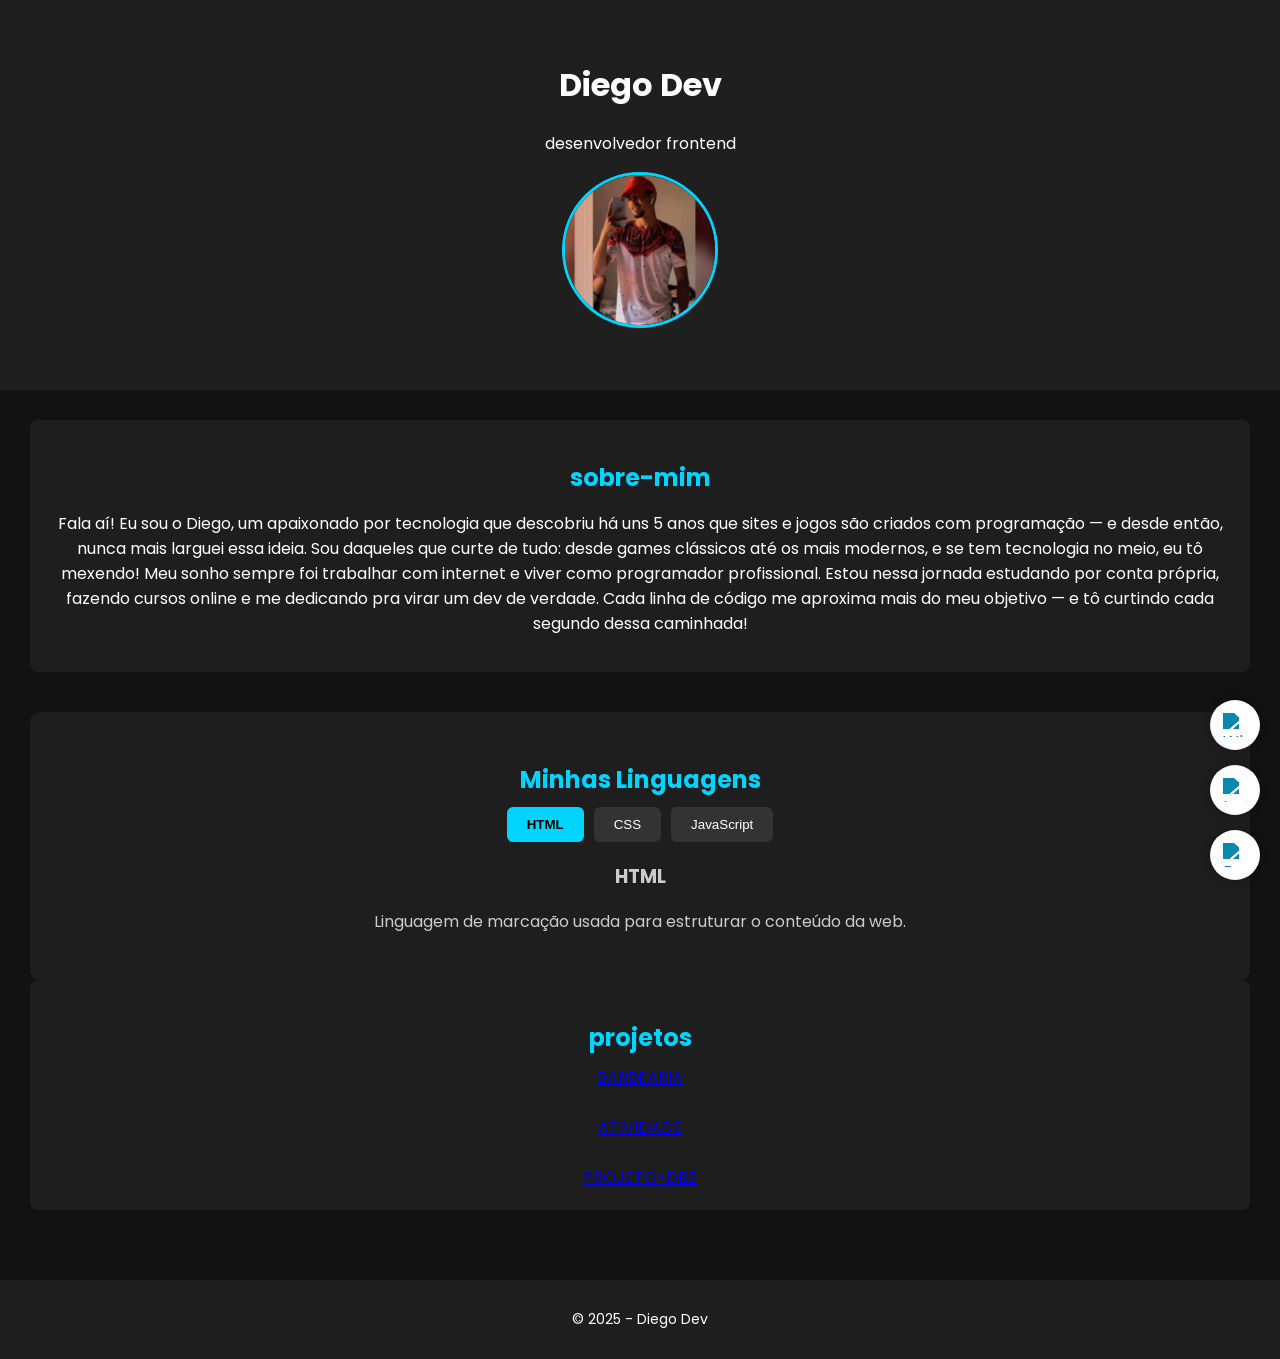
==== index.html @ c9a236da "Primeiro commit do portfolio" ====
<!DOCTYPE html>
<html lang="pt-BR">

<head>
    <meta charset="UTF-8">
    <title>meu portfolio</title>
    <link rel="stylesheet" href="./src/css/style.css">
    <link href="https://fonts.googleapis.com/css2?family=Poppins:wght@400;600&display=swap" rel="stylesheet">


</head>

<body>


    <header class="cabecalho">
        <h1>Diego Dev</h1>
        <p class="subtitulo">desenvolvedor frontend</p>

        <img class="foto-perfil" src="./src/imagem/potfolio.jpg" alt="foto de Diego">
    </header>

    <main class="conteudo-principal">
        <div class="secao sobre-mim">
            <h2 class="titulo-secao">sobre-mim</h2>
            <p>Fala aí! Eu sou o Diego, um apaixonado por tecnologia que descobriu há uns 5 anos que sites e jogos são criados com programação — e desde então, nunca mais larguei essa ideia.

                Sou daqueles que curte de tudo: desde games clássicos até os mais modernos, e se tem tecnologia no meio, eu tô mexendo!
                
                Meu sonho sempre foi trabalhar com internet e viver como programador profissional. Estou nessa jornada estudando por conta própria, fazendo cursos online e me dedicando pra virar um dev de verdade. Cada linha de código me aproxima mais do meu objetivo — e tô curtindo cada segundo dessa caminhada!</p>
        </div>

        <div class="linguagens">
            <h2 class="titulo-secao">Minhas Linguagens</h2>

            <div class="botoes-linguagens">
                <button class="botao-linguagem selecionado" data-linguagem="html">HTML</button>
                <button class="botao-linguagem" data-linguagem="css">CSS</button>
                <button class="botao-linguagem" data-linguagem="js">JavaScript</button>
            </div>

            <div class="conteudos-linguagens">
                <div class="conteudo ativo" id="html">
                    <h3>HTML</h3>
                    <p>Linguagem de marcação usada para estruturar o conteúdo da web.</p>
                </div>

                <div class="conteudo" id="css">
                    <h3>CSS</h3>
                    <p>Folhas de estilo que controlam o visual (cores, layout, fontes, etc).</p>
                </div>

                <div class="conteudo" id="js">
                    <h3>JavaScript</h3>
                    <p>Linguagem de programação que dá vida à página — interatividade, animações, etc.</p>
                </div>
            </div>
        </div>


        <div class="secao projeto">
            <h2 class="titulo-secao">projetos</h2>
            <a href="https://sitesdev56.github.io/barbearia_gabriel.com-/">BARBEARIA</a> 
            <br> <br>
            <a href="https://sitesdev56.github.io/atividade-dirigida-3-ano.com/">ATIVIDADE</a>
            <br> <br>
            <a href="https://sitesdev56.github.io/projeto-DBZ.Dls/">PROJETO-DBZ</a>
        </div>
    </main>



    <footer class=" rodape">
        <p>&copy; 2025 - Diego Dev</p>
    </footer>

    <div class="icones-flutuantes">
        <a href="https://wa.me/5577999834426" target="_blank" class="icone whatsapp">
          <img src="https://cdn.jsdelivr.net/gh/simple-icons/simple-icons/icons/whatsapp.svg" alt="WhatsApp">
        </a>
        <a href="https://instagram.com/devdih_ofc" target="_blank" class="icone instagram">
          <img src="https://cdn.jsdelivr.net/gh/simple-icons/simple-icons/icons/instagram.svg" alt="Instagram">
        </a>
        <a href="mailto:diegoxiaomi56@gmail.com" class="icone email">
          <img src="https://cdn.jsdelivr.net/gh/simple-icons/simple-icons/icons/gmail.svg" alt="E-mail">
        </a>
      </div>      
      

    <script src="./src/script.js"></script>

</body>
</html>
---- src/css/style.css ----
body {
    font-family: 'poppins', sans-serif;
    background-color: #121212;
    color: white;
    margin: 0;
    padding: 0;
  }
  
  .cabecalho {
    background-color: #1f1f1f;
    padding: 20px;
    text-align: center;
  }
  
  .conteudo-principal {
    padding: 30px;
  }
  
  .secao {
    margin-bottom: 40px;
    text-align: center;
    padding: 20px;
    background-color: #1e1e1e;
    border-radius: 8px;
  }
  
  .titulo-secao {
    color: #00d4ff;
    margin-bottom: 10px;
  }
  
  .rodape {
    background-color: #1f1f1f;
    text-align: center;
    padding: 15px;
    font-size: 14px;
  }
  
  .foto-perfil {
    width: 150px;
    height: 150px;
    border-radius: 50%; /* deixa redonda */
    border: 3px solid #00d4ff;
  }
  
  .cabecalho {
    text-align: center;
    padding: 40px 20px;
  }
  
  .foto-perfil {
    width: 150px;
    height: 150px;
    border-radius: 50%;
    border: 3px solid #00d4ff;
    object-fit: cover;
    margin-bottom: 15px;
  }
  
  .linguagens {
    background-color: #1e1e1e;
    text-align: center;
    padding: 30px;
    border-radius: 10px;
    margin-top: 40px;
  }
  
  .botoes-linguagens {
    display: flex;
    gap: 10px;
    justify-content: center;
    margin-bottom: 20px;
  }
  
  .botao-linguagem {
    padding: 10px 20px;
    border: none;
    background-color: #333;
    color: #fff;
    cursor: pointer;
    border-radius: 6px;
    transition: background-color 0.3s;
  }
  
  .botao-linguagem:hover {
    background-color: #555;
  }
  
  .botao-linguagem.selecionado {
    background-color: #00d4ff;
    color: #000;
    font-weight: bold;
  }
  
  .conteudos-linguagens .conteudo {
    display: none;
    text-align: center;
    color: #ccc;
  }
  
  .conteudos-linguagens .conteudo.ativo {
    display: block;
  }

  .icones-flutuantes {
    position: fixed;
    bottom: 20px;
    right: 20px;
    display: flex;
    flex-direction: column;
    gap: 15px;
    z-index: 999;
  }
  
  .icones-flutuantes .icone {
    width: 50px;
    height: 50px;
    background-color: #ffffff;
    border-radius: 50%;
    display: flex;
    align-items: center;
    justify-content: center;
    box-shadow: 0 0 10px rgba(0, 0, 0, 0.3);
    transition: transform 0.3s ease;
  }
  
  .icones-flutuantes .icone:hover {
    transform: scale(1.1);
  }
  
  .icones-flutuantes .icone img {
    width: 24px;
    height: 24px;
    filter: invert(0) brightness(0) contrast(1);
  }
  
  .icones-flutuantes .icone img {
    width: 24px;
    height: 24px;
  
    /* Deixa o ícone com tom azul */
    filter: brightness(0) saturate(100%) invert(31%) sepia(84%) saturate(1875%) hue-rotate(171deg) brightness(91%) contrast(94%);
  }

  .secao .projeto {
    flex-direction: column;
    align-items: center;

  }
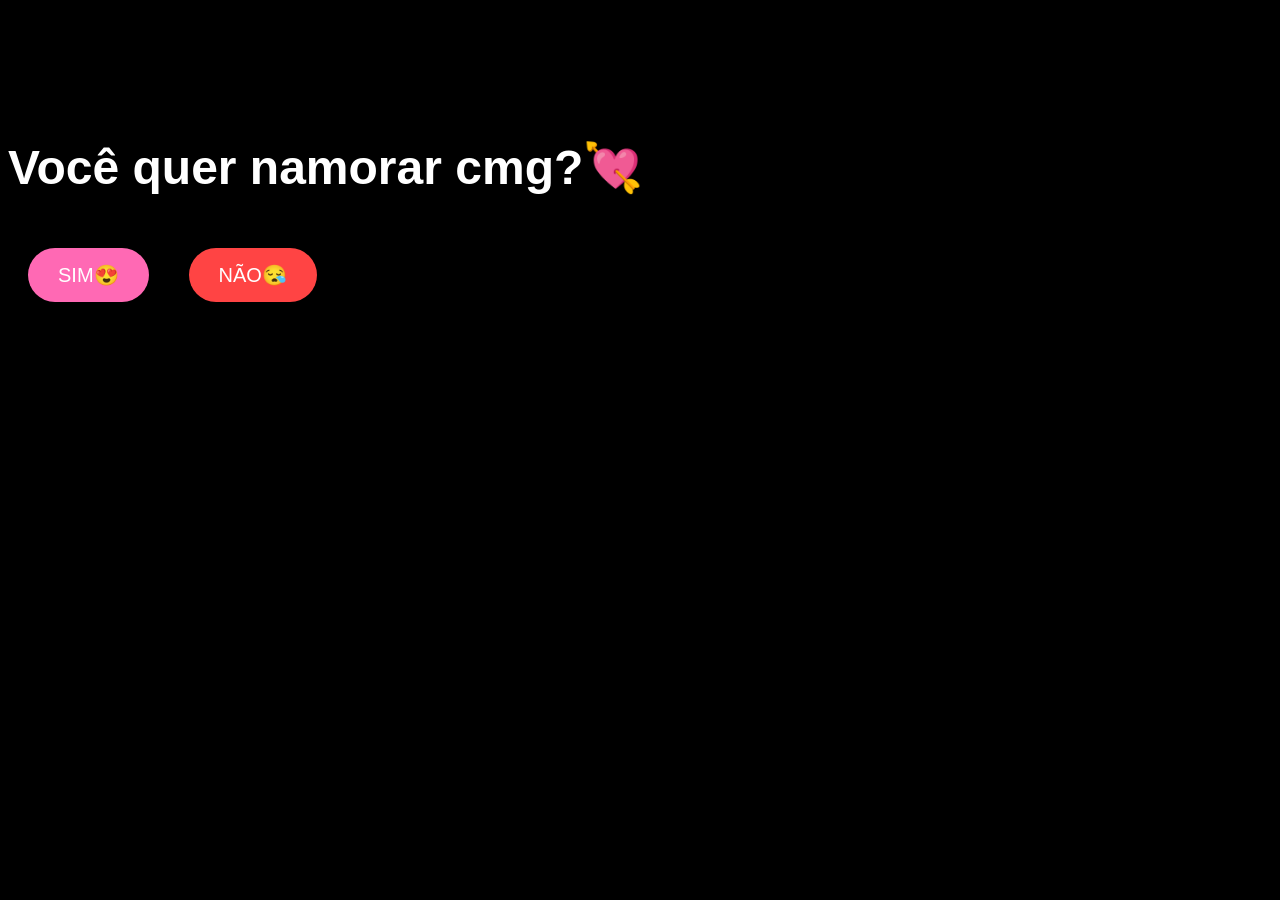
==== commit 1c024672: "Add files via upload" ====
--- a/index.html
+++ b/index.html
@@ -1,93 +1,72 @@
-<!DOCTYPE html>
-<html lang="pt-BR">
-
-<head>
-    <meta charset="UTF-8">
-    <title>meu portfolio</title>
-    <link rel="stylesheet" href="./src/css/style.css">
-    <link href="https://fonts.googleapis.com/css2?family=Poppins:wght@400;600&display=swap" rel="stylesheet">
-
-
-</head>
-
-<body>
-
-
-    <header class="cabecalho">
-        <h1>Diego Dev</h1>
-        <p class="subtitulo">desenvolvedor frontend</p>
-
-        <img class="foto-perfil" src="./src/imagem/potfolio.jpg" alt="foto de Diego">
-    </header>
-
-    <main class="conteudo-principal">
-        <div class="secao sobre-mim">
-            <h2 class="titulo-secao">sobre-mim</h2>
-            <p>Fala aí! Eu sou o Diego, um apaixonado por tecnologia que descobriu há uns 5 anos que sites e jogos são criados com programação — e desde então, nunca mais larguei essa ideia.
-
-                Sou daqueles que curte de tudo: desde games clássicos até os mais modernos, e se tem tecnologia no meio, eu tô mexendo!
-                
-                Meu sonho sempre foi trabalhar com internet e viver como programador profissional. Estou nessa jornada estudando por conta própria, fazendo cursos online e me dedicando pra virar um dev de verdade. Cada linha de código me aproxima mais do meu objetivo — e tô curtindo cada segundo dessa caminhada!</p>
-        </div>
-
-        <div class="linguagens">
-            <h2 class="titulo-secao">Minhas Linguagens</h2>
-
-            <div class="botoes-linguagens">
-                <button class="botao-linguagem selecionado" data-linguagem="html">HTML</button>
-                <button class="botao-linguagem" data-linguagem="css">CSS</button>
-                <button class="botao-linguagem" data-linguagem="js">JavaScript</button>
-            </div>
-
-            <div class="conteudos-linguagens">
-                <div class="conteudo ativo" id="html">
-                    <h3>HTML</h3>
-                    <p>Linguagem de marcação usada para estruturar o conteúdo da web.</p>
-                </div>
-
-                <div class="conteudo" id="css">
-                    <h3>CSS</h3>
-                    <p>Folhas de estilo que controlam o visual (cores, layout, fontes, etc).</p>
-                </div>
-
-                <div class="conteudo" id="js">
-                    <h3>JavaScript</h3>
-                    <p>Linguagem de programação que dá vida à página — interatividade, animações, etc.</p>
-                </div>
-            </div>
-        </div>
-
-
-        <div class="secao projeto">
-            <h2 class="titulo-secao">projetos</h2>
-            <a href="https://sitesdev56.github.io/barbearia_gabriel.com-/">BARBEARIA</a> 
-            <br> <br>
-            <a href="https://sitesdev56.github.io/atividade-dirigida-3-ano.com/">ATIVIDADE</a>
-            <br> <br>
-            <a href="https://sitesdev56.github.io/projeto-DBZ.Dls/">PROJETO-DBZ</a>
-        </div>
-    </main>
-
-
-
-    <footer class=" rodape">
-        <p>&copy; 2025 - Diego Dev</p>
-    </footer>
-
-    <div class="icones-flutuantes">
-        <a href="https://wa.me/5577999834426" target="_blank" class="icone whatsapp">
-          <img src="https://cdn.jsdelivr.net/gh/simple-icons/simple-icons/icons/whatsapp.svg" alt="WhatsApp">
-        </a>
-        <a href="https://instagram.com/devdih_ofc" target="_blank" class="icone instagram">
-          <img src="https://cdn.jsdelivr.net/gh/simple-icons/simple-icons/icons/instagram.svg" alt="Instagram">
-        </a>
-        <a href="mailto:diegoxiaomi56@gmail.com" class="icone email">
-          <img src="https://cdn.jsdelivr.net/gh/simple-icons/simple-icons/icons/gmail.svg" alt="E-mail">
-        </a>
-      </div>      
-      
-
-    <script src="./src/script.js"></script>
-
-</body>
+<!DOCTYPE html>
+<html lang="pt-BR">
+
+<head>
+    <meta charset="UTF-8">
+    <meta name="viewport" content="width=device-width, initial-scale=1.0">
+    <title>Pedido Fofo💖</title>
+    <style>
+        body {
+            font-family: 'comic sans ms', cursive, sans-serif;
+            background: black;
+            background-size: cover;
+            color: white;
+            padding-top: 100px;
+            position: relative;
+        }
+
+        h1 {
+            font-size: 3em;
+            text-shadow: 2px 2px 5px #000;
+        }
+
+        .btn {
+            padding: 15px 30px;
+            font-size: 20px;
+            border: none;
+            border-radius: 1000px;
+            cursor: pointer;
+            margin: 20px;
+            transition: 0.3s;
+        }
+
+        .yes {
+            background-color: #ff69b4;
+            /* Verde */
+            color: white;
+
+        }
+
+        .no {
+            background-color: #ff4444;
+            /* Vermelho */
+            color: white;
+            position: absolute;
+        }
+
+       
+        
+
+    </style>
+</head>
+
+<body>
+    <h1>Você quer namorar cmg?💘</h1>
+    <a href="sim.html"> <button class="btn yes">SIM😍</button></a>
+    <button class="btn no" id="noBtn">NÃO😪</button>
+    <script>
+        // Função para mover o botão "NÃO" para uma posição aleatória
+        const nobtn = document.getElementById('noBtn');
+        noBtn.addEventListener('mouseover',()=> {
+            const x = Math.random() * (window.innerWidth - 100);
+            const y = Math.random() * (window.innerHeight- 50);
+            // Ajusta a posição do botão para que ele não saia da tela
+            nobtn.style.left = x + 'px';
+            nobtn.style.top = y + 'px';
+        });
+    </script>
+
+
+</body>
+
 </html>
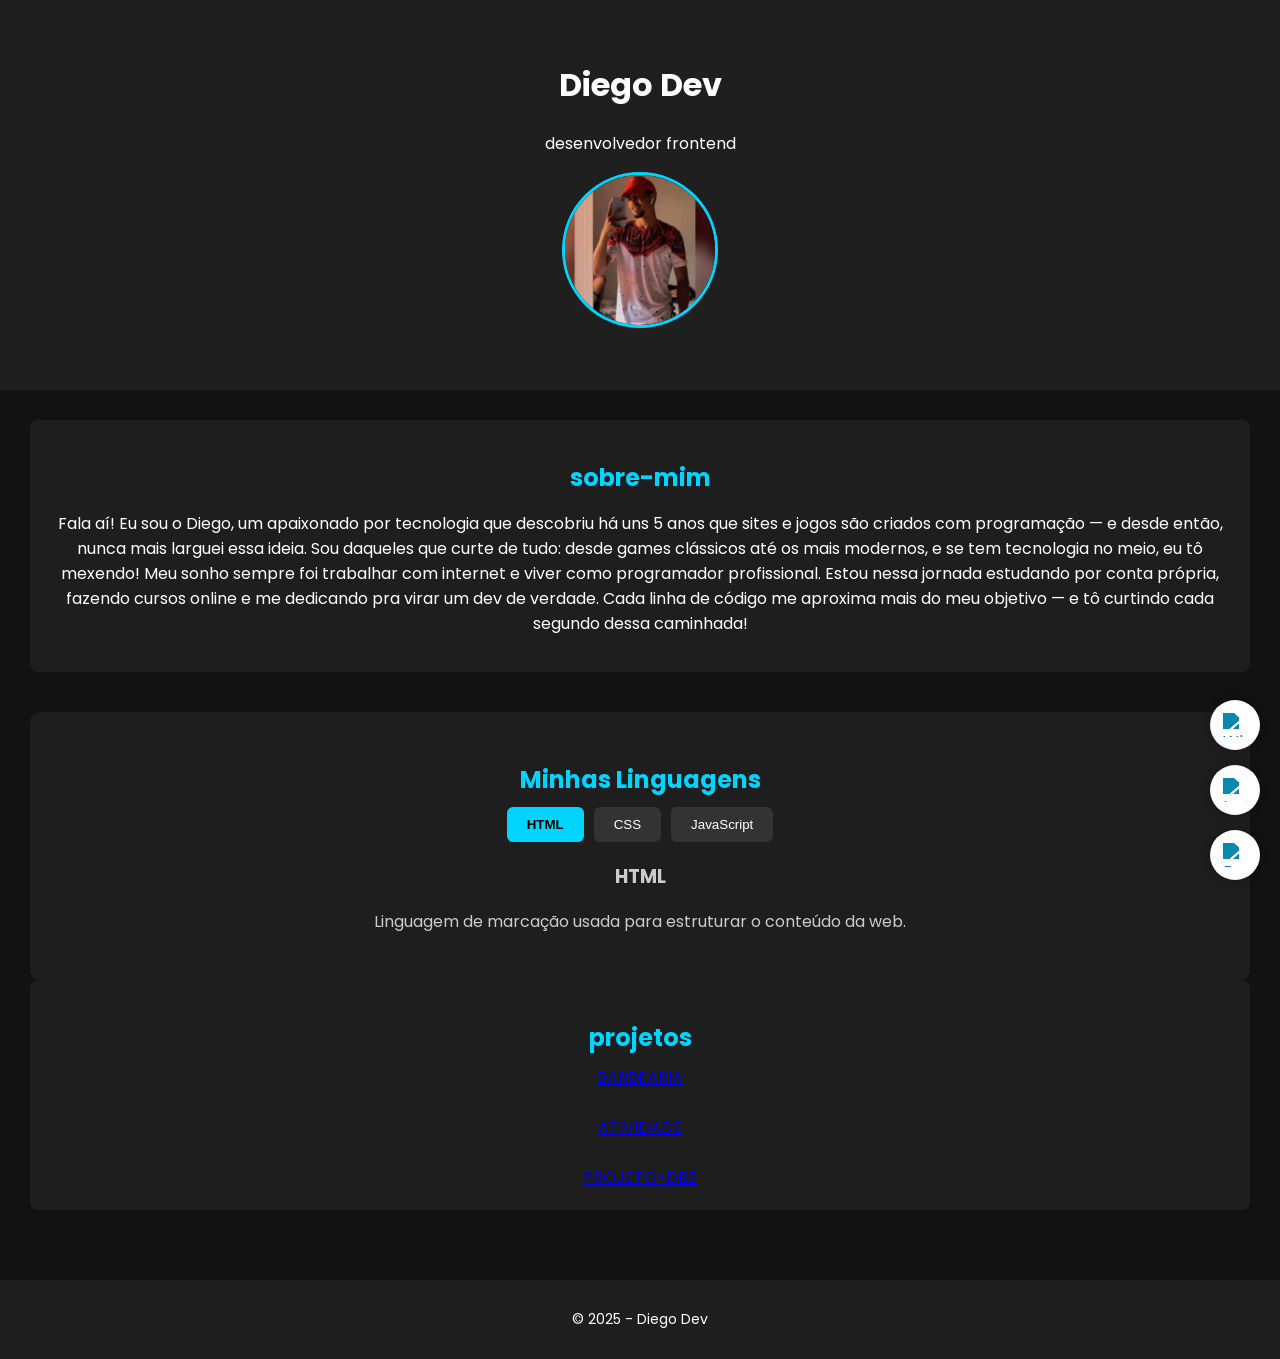
==== commit 0eb849fe: "Add files via upload" ====
--- a/index.html
+++ b/index.html
@@ -3,70 +3,91 @@
 
 <head>
     <meta charset="UTF-8">
-    <meta name="viewport" content="width=device-width, initial-scale=1.0">
-    <title>Pedido Fofo💖</title>
-    <style>
-        body {
-            font-family: 'comic sans ms', cursive, sans-serif;
-            background: black;
-            background-size: cover;
-            color: white;
-            padding-top: 100px;
-            position: relative;
-        }
+    <title>meu portfolio</title>
+    <link rel="stylesheet" href="./src/css/style.css">
+    <link href="https://fonts.googleapis.com/css2?family=Poppins:wght@400;600&display=swap" rel="stylesheet">
 
-        h1 {
-            font-size: 3em;
-            text-shadow: 2px 2px 5px #000;
-        }
 
-        .btn {
-            padding: 15px 30px;
-            font-size: 20px;
-            border: none;
-            border-radius: 1000px;
-            cursor: pointer;
-            margin: 20px;
-            transition: 0.3s;
-        }
-
-        .yes {
-            background-color: #ff69b4;
-            /* Verde */
-            color: white;
-
-        }
-
-        .no {
-            background-color: #ff4444;
-            /* Vermelho */
-            color: white;
-            position: absolute;
-        }
-
-       
-        
-
-    </style>
 </head>
 
 <body>
-    <h1>Você quer namorar cmg?💘</h1>
-    <a href="sim.html"> <button class="btn yes">SIM😍</button></a>
-    <button class="btn no" id="noBtn">NÃO😪</button>
-    <script>
-        // Função para mover o botão "NÃO" para uma posição aleatória
-        const nobtn = document.getElementById('noBtn');
-        noBtn.addEventListener('mouseover',()=> {
-            const x = Math.random() * (window.innerWidth - 100);
-            const y = Math.random() * (window.innerHeight- 50);
-            // Ajusta a posição do botão para que ele não saia da tela
-            nobtn.style.left = x + 'px';
-            nobtn.style.top = y + 'px';
-        });
-    </script>
 
 
+    <header class="cabecalho">
+        <h1>Diego Dev</h1>
+        <p class="subtitulo">desenvolvedor frontend</p>
+
+        <img class="foto-perfil" src="./src/imagem/potfolio.jpg" alt="foto de Diego">
+    </header>
+
+    <main class="conteudo-principal">
+        <div class="secao sobre-mim">
+            <h2 class="titulo-secao">sobre-mim</h2>
+            <p>Fala aí! Eu sou o Diego, um apaixonado por tecnologia que descobriu há uns 5 anos que sites e jogos são criados com programação — e desde então, nunca mais larguei essa ideia.
+
+                Sou daqueles que curte de tudo: desde games clássicos até os mais modernos, e se tem tecnologia no meio, eu tô mexendo!
+                
+                Meu sonho sempre foi trabalhar com internet e viver como programador profissional. Estou nessa jornada estudando por conta própria, fazendo cursos online e me dedicando pra virar um dev de verdade. Cada linha de código me aproxima mais do meu objetivo — e tô curtindo cada segundo dessa caminhada!</p>
+        </div>
+
+        <div class="linguagens">
+            <h2 class="titulo-secao">Minhas Linguagens</h2>
+
+            <div class="botoes-linguagens">
+                <button class="botao-linguagem selecionado" data-linguagem="html">HTML</button>
+                <button class="botao-linguagem" data-linguagem="css">CSS</button>
+                <button class="botao-linguagem" data-linguagem="js">JavaScript</button>
+            </div>
+
+            <div class="conteudos-linguagens">
+                <div class="conteudo ativo" id="html">
+                    <h3>HTML</h3>
+                    <p>Linguagem de marcação usada para estruturar o conteúdo da web.</p>
+                </div>
+
+                <div class="conteudo" id="css">
+                    <h3>CSS</h3>
+                    <p>Folhas de estilo que controlam o visual (cores, layout, fontes, etc).</p>
+                </div>
+
+                <div class="conteudo" id="js">
+                    <h3>JavaScript</h3>
+                    <p>Linguagem de programação que dá vida à página — interatividade, animações, etc.</p>
+                </div>
+            </div>
+        </div>
+
+
+        <div class="secao projeto">
+            <h2 class="titulo-secao">projetos</h2>
+            <a href="https://sitesdev56.github.io/barbearia_gabriel.com-/">BARBEARIA</a> 
+            <br> <br>
+            <a href="https://sitesdev56.github.io/atividade-dirigida-3-ano.com/">ATIVIDADE</a>
+            <br> <br>
+            <a href="https://sitesdev56.github.io/projeto-DBZ.Dls/">PROJETO-DBZ</a>
+        </div>
+    </main>
+
+
+
+    <footer class=" rodape">
+        <p>&copy; 2025 - Diego Dev</p>
+    </footer>
+
+    <div class="icones-flutuantes">
+        <a href="https://wa.me/5577999834426" target="_blank" class="icone whatsapp">
+          <img src="https://cdn.jsdelivr.net/gh/simple-icons/simple-icons/icons/whatsapp.svg" alt="WhatsApp">
+        </a>
+        <a href="https://instagram.com/devdih_ofc" target="_blank" class="icone instagram">
+          <img src="https://cdn.jsdelivr.net/gh/simple-icons/simple-icons/icons/instagram.svg" alt="Instagram">
+        </a>
+        <a href="mailto:diegoxiaomi56@gmail.com" class="icone email">
+          <img src="https://cdn.jsdelivr.net/gh/simple-icons/simple-icons/icons/gmail.svg" alt="E-mail">
+        </a>
+      </div>      
+      
+
+    <script src="./src/script.js"></script>
+
 </body>
-
 </html>
--- a/src/css/style.css
+++ b/src/css/style.css
@@ -0,0 +1,151 @@
+body {
+    font-family: 'poppins', sans-serif;
+    background-color: #121212;
+    color: white;
+    margin: 0;
+    padding: 0;
+  }
+  
+  .cabecalho {
+    background-color: #1f1f1f;
+    padding: 20px;
+    text-align: center;
+  }
+  
+  .conteudo-principal {
+    padding: 30px;
+  }
+  
+  .secao {
+    margin-bottom: 40px;
+    text-align: center;
+    padding: 20px;
+    background-color: #1e1e1e;
+    border-radius: 8px;
+  }
+  
+  .titulo-secao {
+    color: #00d4ff;
+    margin-bottom: 10px;
+  }
+  
+  .rodape {
+    background-color: #1f1f1f;
+    text-align: center;
+    padding: 15px;
+    font-size: 14px;
+  }
+  
+  .foto-perfil {
+    width: 150px;
+    height: 150px;
+    border-radius: 50%; /* deixa redonda */
+    border: 3px solid #00d4ff;
+  }
+  
+  .cabecalho {
+    text-align: center;
+    padding: 40px 20px;
+  }
+  
+  .foto-perfil {
+    width: 150px;
+    height: 150px;
+    border-radius: 50%;
+    border: 3px solid #00d4ff;
+    object-fit: cover;
+    margin-bottom: 15px;
+  }
+  
+  .linguagens {
+    background-color: #1e1e1e;
+    text-align: center;
+    padding: 30px;
+    border-radius: 10px;
+    margin-top: 40px;
+  }
+  
+  .botoes-linguagens {
+    display: flex;
+    gap: 10px;
+    justify-content: center;
+    margin-bottom: 20px;
+  }
+  
+  .botao-linguagem {
+    padding: 10px 20px;
+    border: none;
+    background-color: #333;
+    color: #fff;
+    cursor: pointer;
+    border-radius: 6px;
+    transition: background-color 0.3s;
+  }
+  
+  .botao-linguagem:hover {
+    background-color: #555;
+  }
+  
+  .botao-linguagem.selecionado {
+    background-color: #00d4ff;
+    color: #000;
+    font-weight: bold;
+  }
+  
+  .conteudos-linguagens .conteudo {
+    display: none;
+    text-align: center;
+    color: #ccc;
+  }
+  
+  .conteudos-linguagens .conteudo.ativo {
+    display: block;
+  }
+
+  .icones-flutuantes {
+    position: fixed;
+    bottom: 20px;
+    right: 20px;
+    display: flex;
+    flex-direction: column;
+    gap: 15px;
+    z-index: 999;
+  }
+  
+  .icones-flutuantes .icone {
+    width: 50px;
+    height: 50px;
+    background-color: #ffffff;
+    border-radius: 50%;
+    display: flex;
+    align-items: center;
+    justify-content: center;
+    box-shadow: 0 0 10px rgba(0, 0, 0, 0.3);
+    transition: transform 0.3s ease;
+  }
+  
+  .icones-flutuantes .icone:hover {
+    transform: scale(1.1);
+  }
+  
+  .icones-flutuantes .icone img {
+    width: 24px;
+    height: 24px;
+    filter: invert(0) brightness(0) contrast(1);
+  }
+  
+  .icones-flutuantes .icone img {
+    width: 24px;
+    height: 24px;
+  
+    /* Deixa o ícone com tom azul */
+    filter: brightness(0) saturate(100%) invert(31%) sepia(84%) saturate(1875%) hue-rotate(171deg) brightness(91%) contrast(94%);
+  }
+
+  .secao .projeto {
+    flex-direction: column;
+    align-items: center;
+
+  }
+  
+  
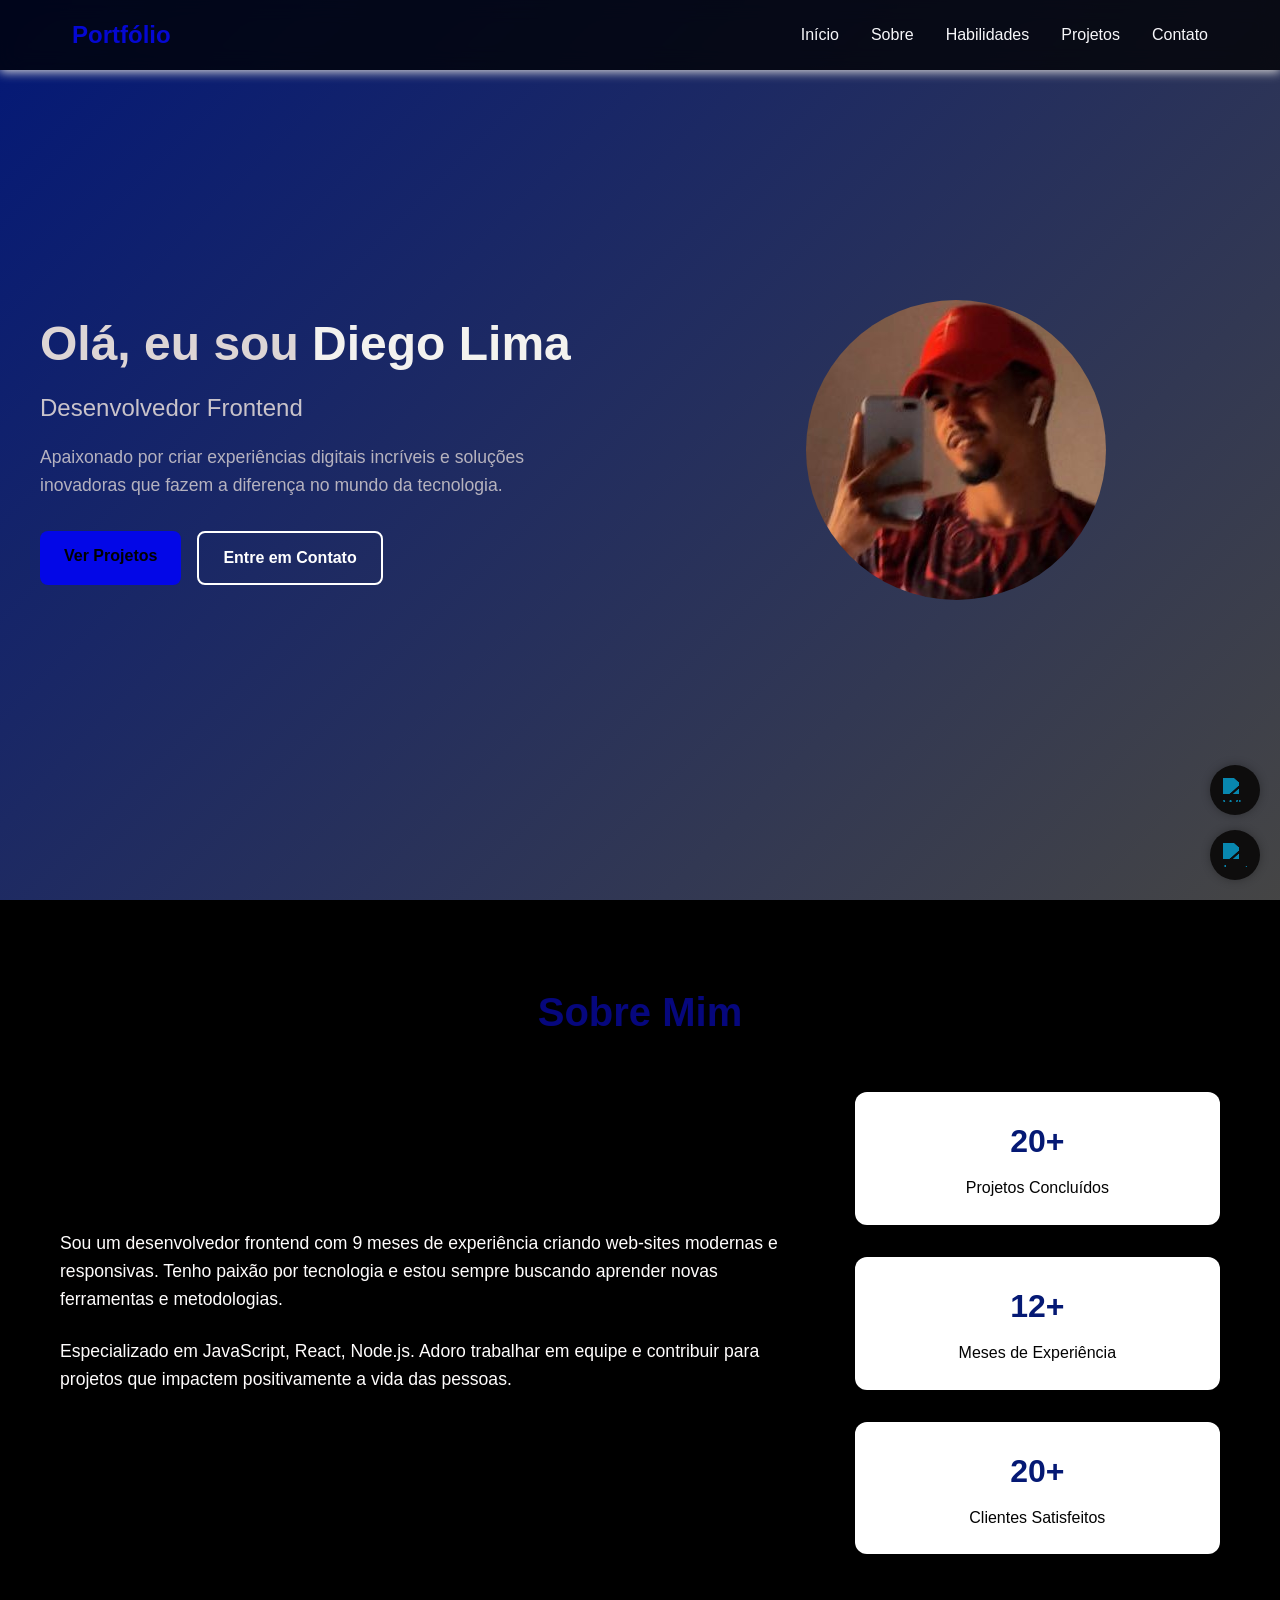
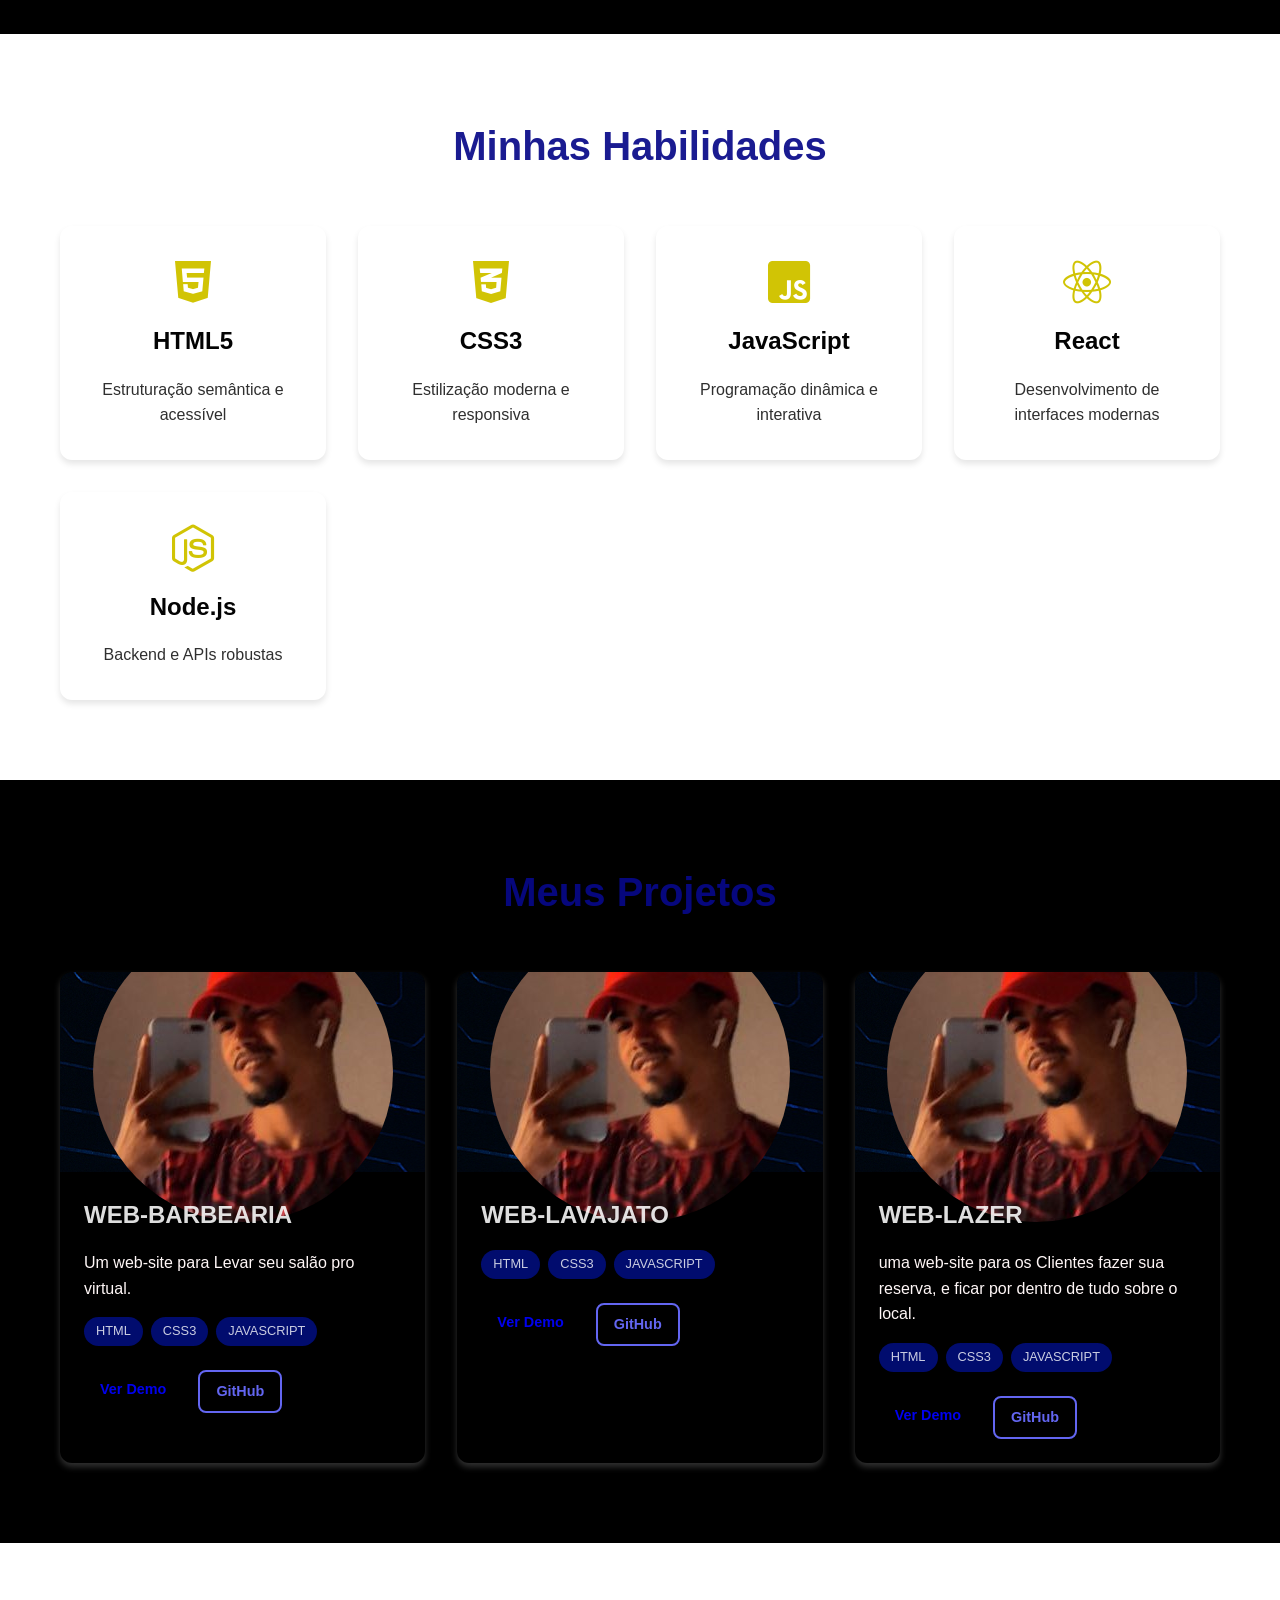
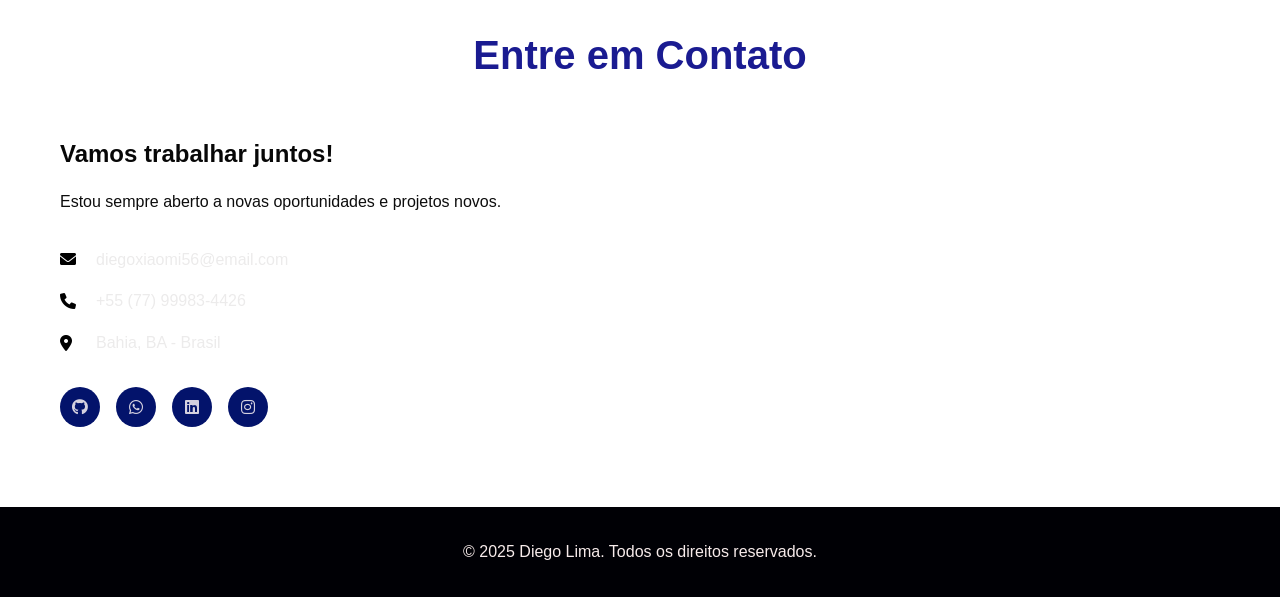
==== commit 0d229461: "Add files via upload" ====
--- a/index.html
+++ b/index.html
@@ -3,91 +3,250 @@
 
 <head>
     <meta charset="UTF-8">
-    <title>meu portfolio</title>
+    <meta name="viewport" content="width=device-width, initial-scale=1.0">
+    <title>Meu Portfólio</title>
     <link rel="stylesheet" href="./src/css/style.css">
-    <link href="https://fonts.googleapis.com/css2?family=Poppins:wght@400;600&display=swap" rel="stylesheet">
-
-
+    <link href="https://cdnjs.cloudflare.com/ajax/libs/font-awesome/6.0.0/css/all.min.css" rel="stylesheet">
 </head>
 
 <body>
-
-
-    <header class="cabecalho">
-        <h1>Diego Dev</h1>
-        <p class="subtitulo">desenvolvedor frontend</p>
-
-        <img class="foto-perfil" src="./src/imagem/potfolio.jpg" alt="foto de Diego">
+    <!-- Header -->
+    <header class="header">
+        <nav class="nav">
+            <div class="nav-brand">
+                <h2>Portfólio</h2>
+            </div>
+            <div class="nav-menu" id="nav-menu">
+                <a href="#home" class="nav-link">Início</a>
+                <a href="#about" class="nav-link">Sobre</a>
+                <a href="#skills" class="nav-link">Habilidades</a>
+                <a href="#projects" class="nav-link">Projetos</a>
+                <a href="#contact" class="nav-link">Contato</a>
+            </div>
+            <div class="nav-toggle" id="nav-toggle">
+                <i class="fas fa-bars"></i>
+            </div>
+        </nav>
     </header>
 
-    <main class="conteudo-principal">
-        <div class="secao sobre-mim">
-            <h2 class="titulo-secao">sobre-mim</h2>
-            <p>Fala aí! Eu sou o Diego, um apaixonado por tecnologia que descobriu há uns 5 anos que sites e jogos são criados com programação — e desde então, nunca mais larguei essa ideia.
-
-                Sou daqueles que curte de tudo: desde games clássicos até os mais modernos, e se tem tecnologia no meio, eu tô mexendo!
-                
-                Meu sonho sempre foi trabalhar com internet e viver como programador profissional. Estou nessa jornada estudando por conta própria, fazendo cursos online e me dedicando pra virar um dev de verdade. Cada linha de código me aproxima mais do meu objetivo — e tô curtindo cada segundo dessa caminhada!</p>
-        </div>
-
-        <div class="linguagens">
-            <h2 class="titulo-secao">Minhas Linguagens</h2>
-
-            <div class="botoes-linguagens">
-                <button class="botao-linguagem selecionado" data-linguagem="html">HTML</button>
-                <button class="botao-linguagem" data-linguagem="css">CSS</button>
-                <button class="botao-linguagem" data-linguagem="js">JavaScript</button>
-            </div>
-
-            <div class="conteudos-linguagens">
-                <div class="conteudo ativo" id="html">
-                    <h3>HTML</h3>
-                    <p>Linguagem de marcação usada para estruturar o conteúdo da web.</p>
-                </div>
-
-                <div class="conteudo" id="css">
-                    <h3>CSS</h3>
-                    <p>Folhas de estilo que controlam o visual (cores, layout, fontes, etc).</p>
-                </div>
-
-                <div class="conteudo" id="js">
+    <!-- Hero Section -->
+    <section id="home" class="hero">
+        <div class="hero-content">
+            <div class="hero-text">
+                <h1>Olá, eu sou <span class="highlight">Diego Lima</span></h1>
+                <p class="hero-subtitle">Desenvolvedor Frontend</p>
+                <p class="hero-description">
+                    Apaixonado por criar experiências digitais incríveis e soluções inovadoras
+                    que fazem a diferença no mundo da tecnologia.
+                </p>
+                <div class="hero-buttons">
+                    <a href="#projects" class="btn btn-primary">Ver Projetos</a>
+                    <a href="#contact" class="btn btn-secondary">Entre em Contato</a>
+                </div>
+            </div>
+            <div class="hero-image">
+                <div class="image-placeholder">
+                    <i class="fas fa-user fa-8x"></i>
+                </div>
+            </div>
+        </div>
+    </section>
+
+    <!-- About Section -->
+    <section id="about" class="about">
+        <div class="container">
+            <h2 class="section-title">Sobre Mim</h2>
+            <div class="about-content">
+                <div class="about-text">
+                    <p>
+                        Sou um desenvolvedor frontend com 9 meses de experiência
+                        criando web-sites modernas e responsivas. Tenho paixão por
+                        tecnologia e estou sempre buscando aprender novas ferramentas e
+                        metodologias.
+                    </p>
+                    <p>
+                        Especializado em JavaScript, React, Node.js.
+                        Adoro trabalhar em equipe e contribuir para projetos que impactem
+                        positivamente a vida das pessoas.
+                    </p>
+                </div>
+                <div class="about-stats">
+                    <div class="stat">
+                        <h3>20+</h3>
+                        <p>Projetos Concluídos</p>
+                    </div>
+                    <div class="stat">
+                        <h3>12+</h3>
+                        <p>Meses de Experiência</p>
+                    </div>
+                    <div class="stat">
+                        <h3>20+</h3>
+                        <p>Clientes Satisfeitos</p>
+                    </div>
+                </div>
+            </div>
+        </div>
+    </section>
+
+    <!-- Skills Section -->
+    <section id="skills" class="skills">
+        <div class="container">
+            <h2 class="section-title">Minhas Habilidades</h2>
+            <div class="skills-grid">
+                <div class="skill-card">
+                    <i class="fab fa-html5"></i>
+                    <h3>HTML5</h3>
+                    <p>Estruturação semântica e acessível</p>
+                </div>
+                <div class="skill-card">
+                    <i class="fab fa-css3-alt"></i>
+                    <h3>CSS3</h3>
+                    <p>Estilização moderna e responsiva</p>
+                </div>
+                <div class="skill-card">
+                    <i class="fab fa-js-square"></i>
                     <h3>JavaScript</h3>
-                    <p>Linguagem de programação que dá vida à página — interatividade, animações, etc.</p>
-                </div>
-            </div>
-        </div>
-
-
-        <div class="secao projeto">
-            <h2 class="titulo-secao">projetos</h2>
-            <a href="https://sitesdev56.github.io/barbearia_gabriel.com-/">BARBEARIA</a> 
-            <br> <br>
-            <a href="https://sitesdev56.github.io/atividade-dirigida-3-ano.com/">ATIVIDADE</a>
-            <br> <br>
-            <a href="https://sitesdev56.github.io/projeto-DBZ.Dls/">PROJETO-DBZ</a>
-        </div>
-    </main>
-
-
-
-    <footer class=" rodape">
-        <p>&copy; 2025 - Diego Dev</p>
+                    <p>Programação dinâmica e interativa</p>
+                </div>
+                <div class="skill-card">
+                    <i class="fab fa-react"></i>
+                    <h3>React</h3>
+                    <p>Desenvolvimento de interfaces modernas</p>
+                </div>
+                <div class="skill-card">
+                    <i class="fab fa-node-js"></i>
+                    <h3>Node.js</h3>
+                    <p>Backend e APIs robustas</p>
+                </div>
+            </div>
+        </div>
+    </section>
+
+    <!-- Projects Section -->
+    <section id="projects" class="projects">
+        <div class="container">
+            <h2 class="section-title">Meus Projetos</h2>
+            <div class="projects-grid">
+                <div class="project-card">
+                    <div class="project-image">
+                        <div class="image-placeholder">
+                            <i class="fas fa-shopping-cart fa-3x"></i>
+                        </div>
+                    </div>
+                    <div class="project-content">
+                        <h3>WEB-BARBEARIA</h3>
+                        <p>Um web-site para Levar seu salão pro virtual.</p>
+                        <div class="project-tech">
+                            <span class="tech-tag">HTML</span>
+                            <span class="tech-tag">CSS3</span>
+                            <span class="tech-tag">JAVASCRIPT</span>
+                        </div>
+                        <div class="project-links">
+                            <a href="https://sitesdev56.github.io/barbearia_gabriel.com-/" class="btn btn-small">Ver Demo</a>
+                            <a href="https://github.com/sitesdev56/barbearia_gabriel.com-.git" class="btn btn-small btn-outline">GitHub</a>
+                        </div>
+                    </div>
+                </div>
+
+                <div class="project-card">
+                    <div class="project-image">
+                        <div class="image-placeholder">
+                            <i class="fas fa-tasks fa-3x"></i>
+                        </div>
+                    </div>
+                    <div class="project-content">
+                        <h3>WEB-LAVAJATO</h3>
+                        <p> </p>
+                        <div class="project-tech">
+                            <span class="tech-tag">HTML</span>
+                            <span class="tech-tag">CSS3</span>
+                            <span class="tech-tag">JAVASCRIPT</span>
+                        </div>
+                        <div class="project-links">
+                            <a href="https://sitesdev56.github.io/lava-jato/" class="btn btn-small">Ver Demo</a>
+                            <a href="https://github.com/sitesdev56/lava-jato.git" class="btn btn-small btn-outline">GitHub</a>
+                        </div>
+                    </div>
+                </div>
+
+                <div class="project-card">
+                    <div class="project-image">
+                        <div class="image-placeholder">
+                            <i class="fas fa-chart-line fa-3x"></i>
+                        </div>
+                    </div>
+                    <div class="project-content">
+                        <h3>WEB-LAZER</h3>
+                        <p>uma web-site para os Clientes fazer sua reserva, e ficar por dentro de tudo sobre o local.</p>
+                        <div class="project-tech">
+                            <span class="tech-tag">HTML</span>
+                            <span class="tech-tag">CSS3</span>
+                            <span class="tech-tag">JAVASCRIPT</span>
+                        </div>
+                        <div class="project-links">
+                            <a href="https://sitesdev56.github.io/Lazer-web-site/" class="btn btn-small">Ver Demo</a>
+                            <a href="https://github.com/sitesdev56/Lazer-web-site.git" class="btn btn-small btn-outline">GitHub</a>
+                        </div>
+                    </div>
+                </div>
+            </div>
+        </div>
+    </section>
+
+    <!-- Contact Section -->
+    <section id="contact" class="contact">
+        <div class="container">
+            <h2 class="section-title">Entre em Contato</h2>
+            <div class="contact-content">
+                <div class="contact-info">
+                    <h3>Vamos trabalhar juntos!</h3>
+                    <p>Estou sempre aberto a novas oportunidades e projetos novos.</p>
+
+                    <div class="contact-item">
+                        <i class="fas fa-envelope"></i>
+                        <span>diegoxiaomi56@email.com</span>
+                    </div>
+                    <div class="contact-item">
+                        <i class="fas fa-phone"></i>
+                        <span>+55 (77) 99983-4426</span>
+                    </div>
+                    <div class="contact-item">
+                        <i class="fas fa-map-marker-alt"></i>
+                        <span>Bahia, BA - Brasil</span>
+                    </div>
+
+                    <div class="social-links">
+                        <a href="https://github.com/sitesdev56" class="social-link"><i class="fab fa-github"></i></a>
+                        <a href="https://wa.me/5577999834426" class="social-link"><i class="fab fa-whatsapp"></i></a>
+                        <a href="mailto:diegoxiaomi56@gmail.com" class="social-link"><i class="fab fa-linkedin"></i></a>
+                        <a href="https://instagram.com/devdih_ofc" class="social-link"><i
+                                class="fab fa-instagram"></i></a>
+                    </div>
+                </div>
+
+
+                <div class="icones-flutuantes">
+                    <a href="https://wa.me/5577999834426" target="_blank" class="icone whatsapp">
+                        <img src="https://cdn.jsdelivr.net/gh/simple-icons/simple-icons/icons/whatsapp.svg"
+                            alt="WhatsApp">
+                    </a>
+                    <a href="https://instagram.com/devdih_ofc" target="_blank" class="icone instagram">
+                        <img src="https://cdn.jsdelivr.net/gh/simple-icons/simple-icons/icons/instagram.svg"
+                            alt="Instagram">
+                    </a>
+                </div>
+            </div>
+        </div>
+    </section>
+
+    <!-- Footer -->
+    <footer class="footer">
+        <div class="container">
+            <p>&copy; 2025 Diego Lima. Todos os direitos reservados.</p>
+        </div>
     </footer>
 
-    <div class="icones-flutuantes">
-        <a href="https://wa.me/5577999834426" target="_blank" class="icone whatsapp">
-          <img src="https://cdn.jsdelivr.net/gh/simple-icons/simple-icons/icons/whatsapp.svg" alt="WhatsApp">
-        </a>
-        <a href="https://instagram.com/devdih_ofc" target="_blank" class="icone instagram">
-          <img src="https://cdn.jsdelivr.net/gh/simple-icons/simple-icons/icons/instagram.svg" alt="Instagram">
-        </a>
-        <a href="mailto:diegoxiaomi56@gmail.com" class="icone email">
-          <img src="https://cdn.jsdelivr.net/gh/simple-icons/simple-icons/icons/gmail.svg" alt="E-mail">
-        </a>
-      </div>      
-      
-
-    <script src="./src/script.js"></script>
-
+    <script src="/index.js"></script>
 </body>
+
 </html>
--- a/src/css/style.css
+++ b/src/css/style.css
@@ -1,108 +1,506 @@
-body {
-    font-family: 'poppins', sans-serif;
-    background-color: #121212;
-    color: white;
+/* Reset e Base */
+* {
     margin: 0;
     padding: 0;
-  }
-  
-  .cabecalho {
-    background-color: #1f1f1f;
-    padding: 20px;
+    box-sizing: border-box;
+}
+
+body {
+    font-family: 'Segoe UI', Tahoma, Geneva, Verdana, sans-serif;
+    line-height: 1.6;
+    color: #ecebeb;
+    scroll-behavior: smooth;
+}
+
+.container {
+    max-width: 1200px;
+    margin: 0 auto;
+    padding: 0 20px;
+}
+
+/* Header */
+.header {
+    position: fixed;
+    top: 0;
+    width: 100%;
+    background: rgba(0, 0, 0, 0.767);
+    backdrop-filter: blur(10px);
+    z-index: 1000;
+    box-shadow: 0 2px 10px rgb(218, 216, 216);
+}
+
+.nav {
+    display: flex;
+    justify-content: space-between;
+    align-items: center;
+    padding: 1rem 2rem;
+    max-width: 1200px;
+    margin: 0 auto;
+}
+
+.nav-brand h2 {
+    color: #0508d3;
+    font-size: 1.5rem;
+}
+
+.nav-menu {
+    display: flex;
+    gap: 2rem;
+}
+
+.nav-link {
+    text-decoration: none;
+    color: rgb(247, 247, 250);
+    font-weight: 500;
+    transition: color 0.3s ease;
+}
+
+.nav-link:hover {
+    color: #070707ff;
+}
+
+.nav-toggle {
+    display: none;
+    font-size: 1.5rem;
+    cursor: pointer;
+}
+
+/* Hero Section */
+.hero {
+    min-height: 100vh;
+    display: flex;
+    align-items: center;
+    padding: 2rem;
+    background: linear-gradient(135deg, #031877 0%, #050505be 100%);
+    color: rgb(221, 213, 213);
+}
+
+.hero-content {
+    max-width: 1200px;
+    margin: 0 auto;
+    display: grid;
+    grid-template-columns: 1fr 1fr;
+    gap: 4rem;
+    align-items: center;
+}
+
+.hero-text h1 {
+    font-size: 3rem;
+    margin-bottom: 1rem;
+    line-height: 1.2;
+}
+
+.highlight {
+    color: #f3f2ef;
+}
+
+.hero-subtitle {
+    font-size: 1.5rem;
+    margin-bottom: 1rem;
+    opacity: 0.9;
+}
+
+.hero-description {
+    font-size: 1.1rem;
+    margin-bottom: 2rem;
+    opacity: 0.8;
+}
+
+.hero-buttons {
+    display: flex;
+    gap: 1rem;
+}
+
+.hero-image {
+    display: flex;
+    justify-content: center;
+}
+
+.image-placeholder {
+    width: 300px;
+    height: 300px;
+    background: rgb(5, 5, 5);
+    border-radius: 50%;
+    background-image: url(../img/potfolio.jpg);
+    display: flex;
+    align-items: center;
+    justify-content: center;
+    color: rgba(226, 9, 9, 0);
+}
+
+/* Buttons */
+.btn {
+    display: inline-block;
+    padding: 12px 24px;
+    text-decoration: none;
+    border-radius: 8px;
+    font-weight: 600;
+    transition: all 0.3s ease;
+    border: none;
+    cursor: pointer;
+    font-size: 1rem;
+}
+
+.btn-primary {
+    background: #0307e7;
+    color: rgb(0, 0, 0);
+}
+
+.btn-primary:hover {
+    background: #5855eb;
+    transform: translateY(-2px);
+}
+
+.btn-secondary {
+    background: transparent;
+    color: white;
+    border: 2px solid white;
+}
+
+.btn-secondary:hover {
+    background: white;
+    color: #6366f1;
+}
+
+.btn-small {
+    padding: 8px 16px;
+    font-size: 0.9rem;
+}
+
+.btn-outline {
+    background: transparent;
+    color: #6366f1;
+    border: 2px solid #6366f1;
+}
+
+.btn-outline:hover {
+    background: #6366f1;
+    color: white;
+}
+
+/* Sections */
+section {
+    padding: 5rem 0;
+}
+
+.section-title {
     text-align: center;
-  }
-  
-  .conteudo-principal {
-    padding: 30px;
-  }
-  
-  .secao {
-    margin-bottom: 40px;
+    font-size: 2.5rem;
+    margin-bottom: 3rem;
+    color: rgba(6, 8, 136, 0.92);
+}
+/* Corrigido: Removido valor inválido de propriedade */
+/* About Section */
+.about {
+    background: #000000;
+}
+
+.about-content {
+    display: grid;
+    grid-template-columns: 2fr 1fr;
+    gap: 4rem;
+    align-items: center;
+}
+
+.about-text p {
+    font-size: 1.1rem;
+    margin-bottom: 1.5rem;
+    color: #fffdfd;
+}
+
+.about-stats {
+    display: flex;
+    flex-direction: column;
+    gap: 2rem;
+}
+
+.stat {
     text-align: center;
-    padding: 20px;
-    background-color: #1e1e1e;
+    padding: 1.5rem;
+    background: white;
+    border-radius: 12px;
+    box-shadow: 0 4px 6px rgba(0, 0, 0, 0.1);
+}
+
+.stat h3 {
+    font-size: 2rem;
+    color: #051974;
+    margin-bottom: 0.5rem;
+}
+
+.stat p {
+    color: #030303;
+    font-weight: 500;
+}
+
+/* Skills Section */
+.skills-grid {
+    display: grid;
+    grid-template-columns: repeat(auto-fit, minmax(250px, 1fr));
+    gap: 2rem;
+}
+
+.skill-card {
+    background: rgb(2, 2, 2)9, 25, 25;
+    padding: 2rem;
+    border-radius: 12px;
+    text-align: center;
+    box-shadow: 0 4px 6px rgba(0, 0, 0, 0.1);
+    transition: transform 0.3s ease;
+}
+
+.skill-card:hover {
+    transform: translateY(-5px);
+}
+
+.skill-card i {
+    font-size: 3rem;
+    color: #d1c405;
+    margin-bottom: 1rem;
+}
+
+.skill-card h3 {
+    font-size: 1.5rem;
+    margin-bottom: 1rem;
+    color: #030303;
+}
+
+.skill-card p {
+    color: #030303d2;
+}
+
+/* Projects Section */
+.projects {
+    background: #000000;
+}
+
+.projects-grid {
+    display: grid;
+    grid-template-columns: repeat(auto-fit, minmax(350px, 1fr));
+    gap: 2rem;
+}
+
+.project-card {
+    background: rgb(0, 0, 0);
+    border-radius: 12px;
+    overflow: hidden;
+    box-shadow: 0 4px 6px rgba(54, 54, 54, 0.89);
+    transition: transform 0.3s ease;
+}
+
+.project-card:hover {
+    transform: translateY(-5px);
+}
+
+.project-image {
+    height: 200px;
+    background: #e5e7eb;
+    display: flex;
+    align-items: center;
+    justify-content: center;
+    color: #053396;
+    background-image: url(../img/projeto.png) ;
+}
+
+.project-content {
+    padding: 1.5rem;
+}
+
+.project-content h3 {
+    font-size: 1.5rem;
+    margin-bottom: 1rem;
+    color: #ffffffde;
+}
+
+.project-content p {
+    color: #fff7f7;
+    margin-bottom: 1rem;
+}
+
+.project-tech {
+    display: flex;
+    flex-wrap: wrap;
+    gap: 0.5rem;
+    margin-bottom: 1.5rem;
+}
+
+.tech-tag {
+    background: #010c6e;
+    color: #eff1f7d7;
+    padding: 0.25rem 0.75rem;
+    border-radius: 20px;
+    font-size: 0.8rem;
+    font-weight: 500;
+}
+
+.project-links {
+    display: flex;
+    gap: 1rem;
+}
+
+/* Contact Section */
+.contact-content {
+    display: grid;
+    grid-template-columns: 1fr 1fr;
+    gap: 4rem;
+}
+
+.contact-info h3 {
+    font-size: 1.5rem;
+    margin-bottom: 1rem;
+    color: #000000f8;
+}
+
+.contact-info p {
+    color: #0c0c0c;
+    margin-bottom: 2rem;
+}
+
+.contact-item {
+    display: flex;
+    align-items: center;
+    gap: 1rem;
+    margin-bottom: 1rem;
+}
+
+.contact-item i {
+    color: #000000;
+    width: 20px;
+}
+
+.social-links {
+    display: flex;
+    gap: 1rem;
+    margin-top: 2rem;
+}
+
+.social-link {
+    display: flex;
+    align-items: center;
+    justify-content: center;
+    width: 40px;
+    height: 40px;
+    background: #03136b;
+    color: rgba(255, 247, 247, 0.836);
+    border-radius: 50%;
+    text-decoration: none;
+    transition: transform 0.3s ease;
+}
+
+.social-link:hover {
+    transform: translateY(-2px);
+}
+
+/* Form */
+.contact-form {
+    background: #000000;
+    padding: 2rem;
+    border-radius: 12px;
+}
+
+.form-group {
+    margin-bottom: 1.5rem;
+}
+
+.form-group input,
+.form-group textarea {
+    width: 100%;
+    padding: 12px;
+    border: 2px solid #000000;
     border-radius: 8px;
-  }
-  
-  .titulo-secao {
-    color: #00d4ff;
-    margin-bottom: 10px;
-  }
-  
-  .rodape {
-    background-color: #1f1f1f;
+    font-size: 1rem;
+    transition: border-color 0.3s ease;
+}
+
+.form-group input:focus,
+.form-group textarea:focus {
+    outline: none;
+    border-color: #000000;
+}
+
+/* Footer */
+.footer {
+    background: #000005;
+    color: rgb(247, 235, 235);
     text-align: center;
-    padding: 15px;
-    font-size: 14px;
-  }
-  
-  .foto-perfil {
-    width: 150px;
-    height: 150px;
-    border-radius: 50%; /* deixa redonda */
-    border: 3px solid #00d4ff;
-  }
-  
-  .cabecalho {
-    text-align: center;
-    padding: 40px 20px;
-  }
-  
-  .foto-perfil {
-    width: 150px;
-    height: 150px;
-    border-radius: 50%;
-    border: 3px solid #00d4ff;
-    object-fit: cover;
-    margin-bottom: 15px;
-  }
-  
-  .linguagens {
-    background-color: #1e1e1e;
-    text-align: center;
-    padding: 30px;
-    border-radius: 10px;
-    margin-top: 40px;
-  }
-  
-  .botoes-linguagens {
-    display: flex;
-    gap: 10px;
-    justify-content: center;
-    margin-bottom: 20px;
-  }
-  
-  .botao-linguagem {
-    padding: 10px 20px;
-    border: none;
-    background-color: #333;
-    color: #fff;
-    cursor: pointer;
-    border-radius: 6px;
-    transition: background-color 0.3s;
-  }
-  
-  .botao-linguagem:hover {
-    background-color: #555;
-  }
-  
-  .botao-linguagem.selecionado {
-    background-color: #00d4ff;
-    color: #000;
-    font-weight: bold;
-  }
-  
-  .conteudos-linguagens .conteudo {
-    display: none;
-    text-align: center;
-    color: #ccc;
-  }
-  
-  .conteudos-linguagens .conteudo.ativo {
-    display: block;
-  }
-
-  .icones-flutuantes {
+    padding: 2rem 0;
+}
+
+/* Responsive */
+@media (max-width: 768px) {
+    .nav-menu {
+        position: fixed;
+        top: 70px;
+        left: -100%;
+        width: 100%;
+        height: calc(100vh - 70px);
+        background: rgb(0, 0, 0);
+        flex-direction: column;
+        justify-content: flex-start;
+        align-items: center;
+        padding-top: 2rem;
+        transition: left 0.3s ease;
+    }
+
+    .nav-menu.active {
+        left: 0;
+    }
+
+    .nav-toggle {
+        display: block;
+    }
+
+    .hero-content {
+        grid-template-columns: 1fr;
+        text-align: center;
+    }
+
+    .hero-text h1 {
+        font-size: 2rem;
+    }
+
+    .about-content {
+        grid-template-columns: 1fr;
+    }
+
+    .about-stats {
+        flex-direction: row;
+        justify-content: space-around;
+    }
+
+    .contact-content {
+        grid-template-columns: 1fr;
+    }
+
+    .hero-buttons {
+        flex-direction: column;
+        align-items: center;
+    }
+
+    .projects-grid {
+        grid-template-columns: 1fr;
+    }
+}
+
+@media (max-width: 480px) {
+    .nav {
+        padding: 1rem;
+    }
+
+    .hero {
+        padding: 1rem;
+    }
+
+    .section-title {
+        font-size: 2rem;
+    }
+
+    .about-stats {
+        flex-direction: column;
+    }
+}
+
+.icones-flutuantes {
     position: fixed;
     bottom: 20px;
     right: 20px;
@@ -115,7 +513,7 @@
   .icones-flutuantes .icone {
     width: 50px;
     height: 50px;
-    background-color: #ffffff;
+    background-color: #0e0d0d;
     border-radius: 50%;
     display: flex;
     align-items: center;
@@ -141,11 +539,3 @@
     /* Deixa o ícone com tom azul */
     filter: brightness(0) saturate(100%) invert(31%) sepia(84%) saturate(1875%) hue-rotate(171deg) brightness(91%) contrast(94%);
   }
-
-  .secao .projeto {
-    flex-direction: column;
-    align-items: center;
-
-  }
-  
-  
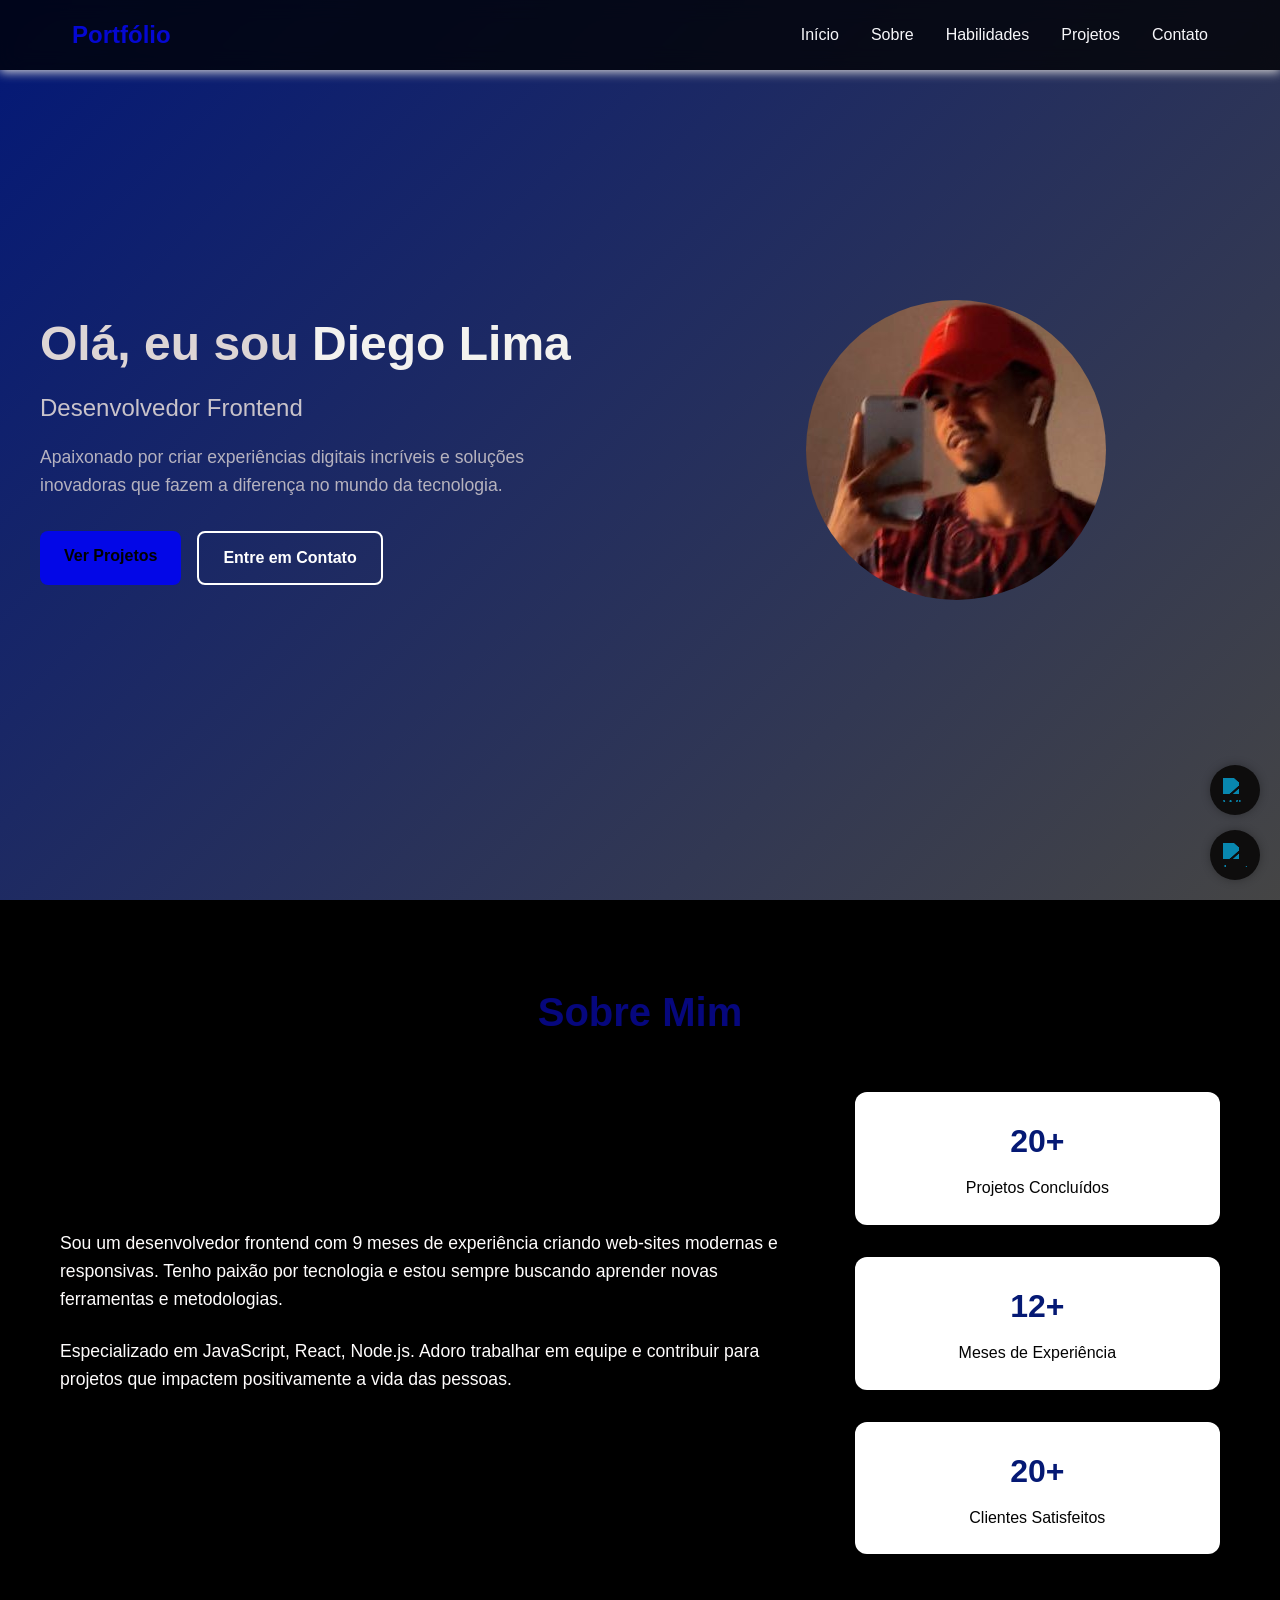
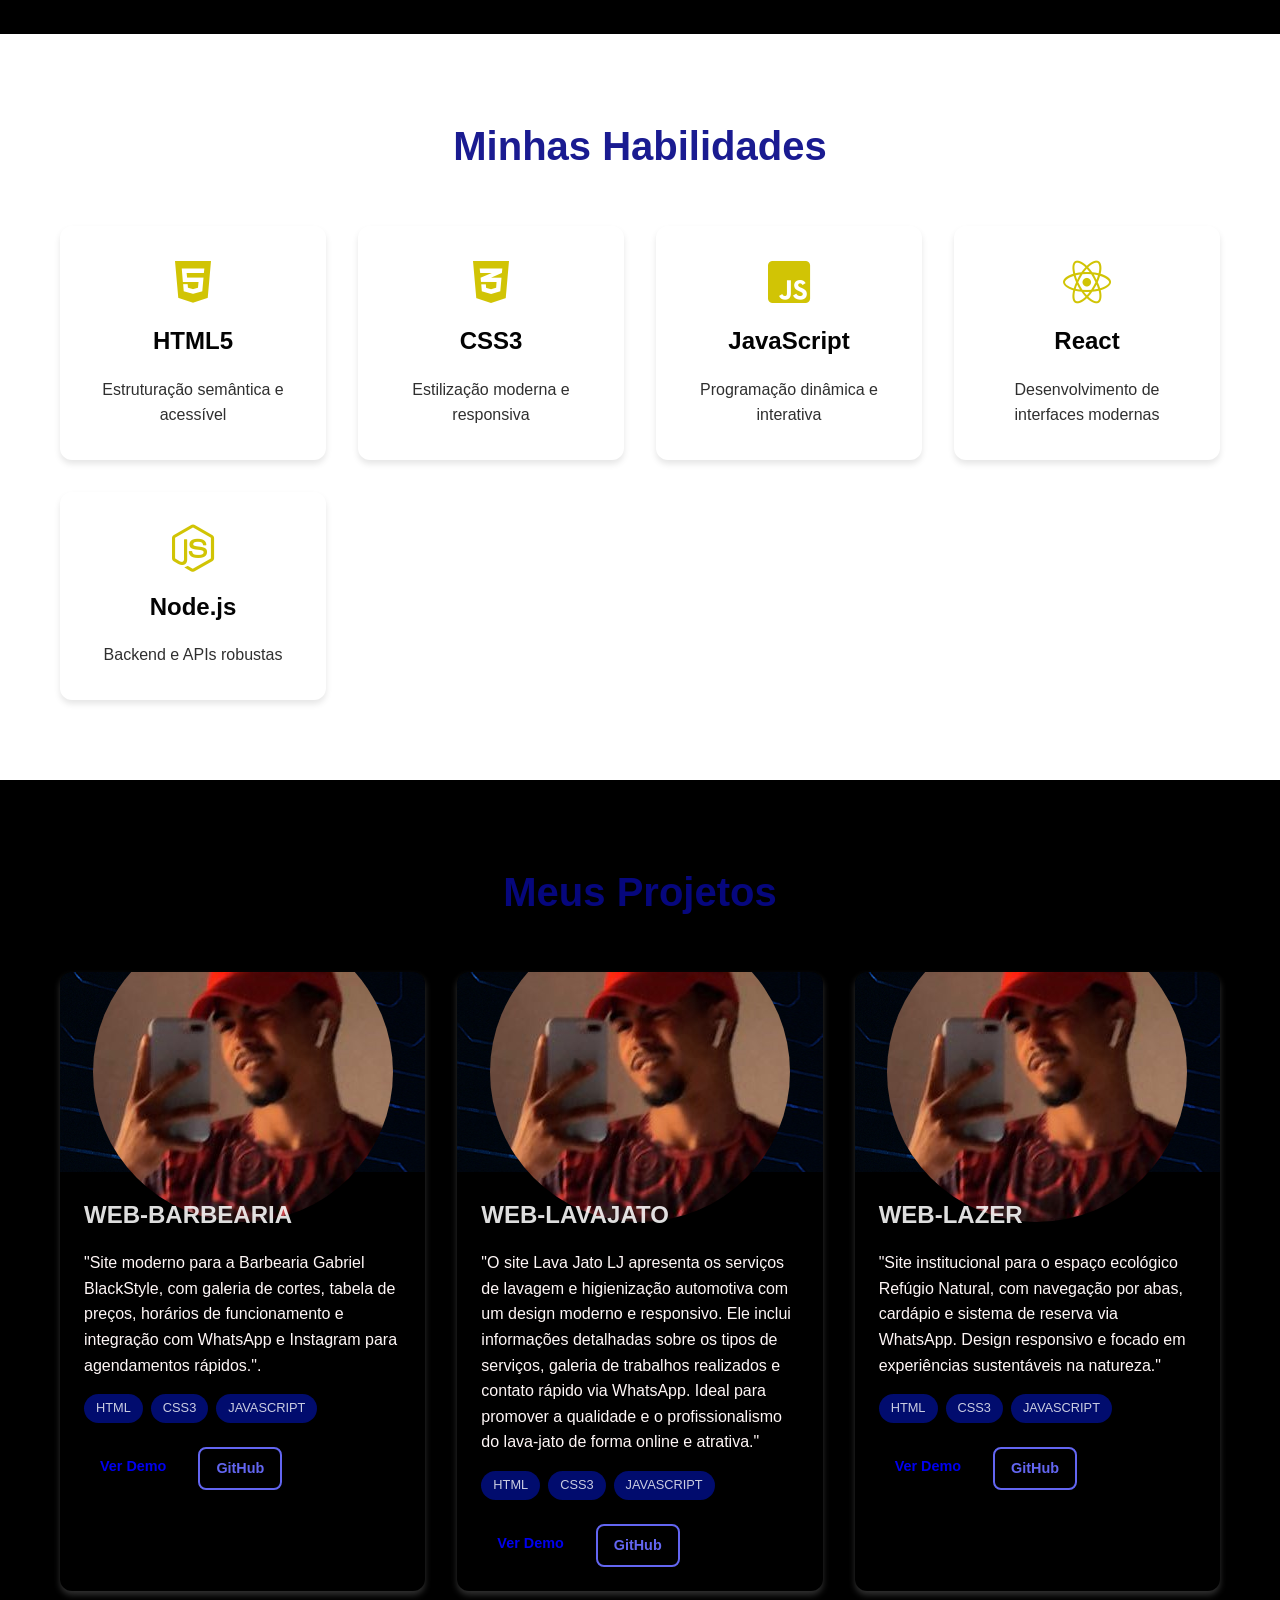
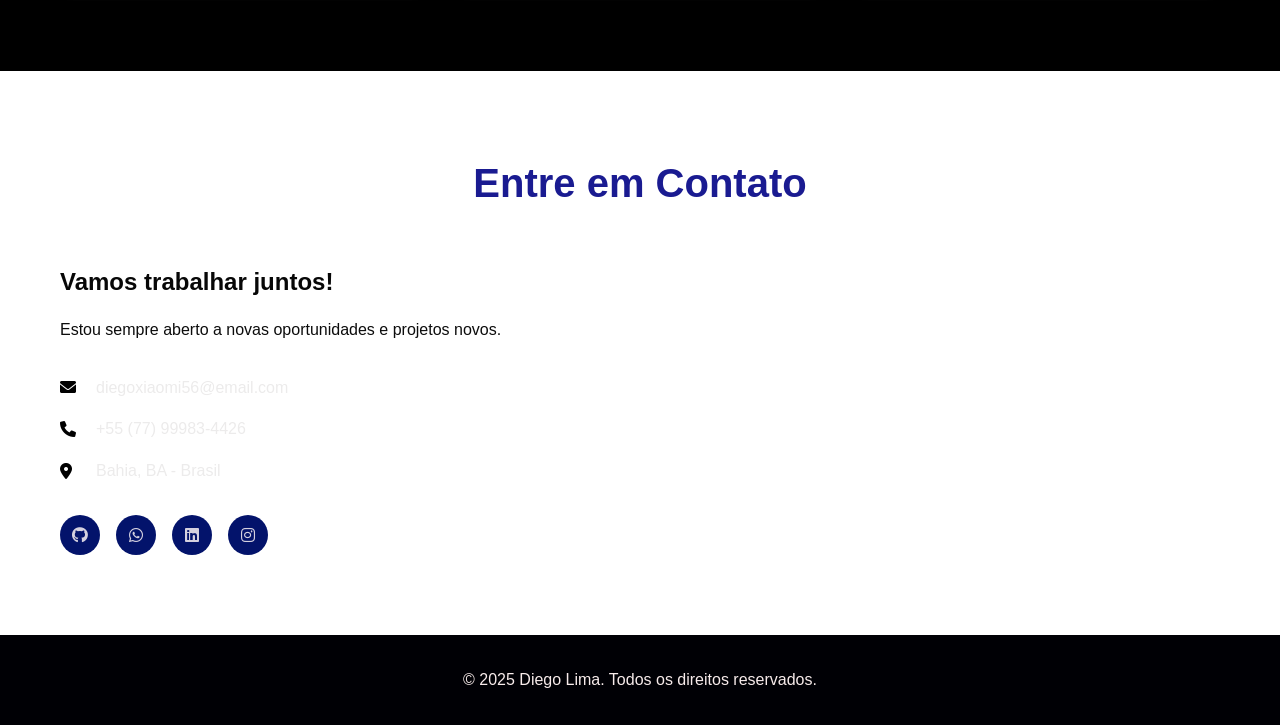
==== commit 855ca824: "Add files via upload" ====
--- a/index.html
+++ b/index.html
@@ -135,7 +135,7 @@
                     </div>
                     <div class="project-content">
                         <h3>WEB-BARBEARIA</h3>
-                        <p>Um web-site para Levar seu salão pro virtual.</p>
+                        <p>"Site moderno para a Barbearia Gabriel BlackStyle, com galeria de cortes, tabela de preços, horários de funcionamento e integração com WhatsApp e Instagram para agendamentos rápidos.".</p>
                         <div class="project-tech">
                             <span class="tech-tag">HTML</span>
                             <span class="tech-tag">CSS3</span>
@@ -156,7 +156,7 @@
                     </div>
                     <div class="project-content">
                         <h3>WEB-LAVAJATO</h3>
-                        <p> </p>
+                        <p> "O site Lava Jato LJ apresenta os serviços de lavagem e higienização automotiva com um design moderno e responsivo. Ele inclui informações detalhadas sobre os tipos de serviços, galeria de trabalhos realizados e contato rápido via WhatsApp. Ideal para promover a qualidade e o profissionalismo do lava-jato de forma online e atrativa."</p>
                         <div class="project-tech">
                             <span class="tech-tag">HTML</span>
                             <span class="tech-tag">CSS3</span>
@@ -177,7 +177,7 @@
                     </div>
                     <div class="project-content">
                         <h3>WEB-LAZER</h3>
-                        <p>uma web-site para os Clientes fazer sua reserva, e ficar por dentro de tudo sobre o local.</p>
+                        <p>"Site institucional para o espaço ecológico Refúgio Natural, com navegação por abas, cardápio e sistema de reserva via WhatsApp. Design responsivo e focado em experiências sustentáveis na natureza."</p>
                         <div class="project-tech">
                             <span class="tech-tag">HTML</span>
                             <span class="tech-tag">CSS3</span>
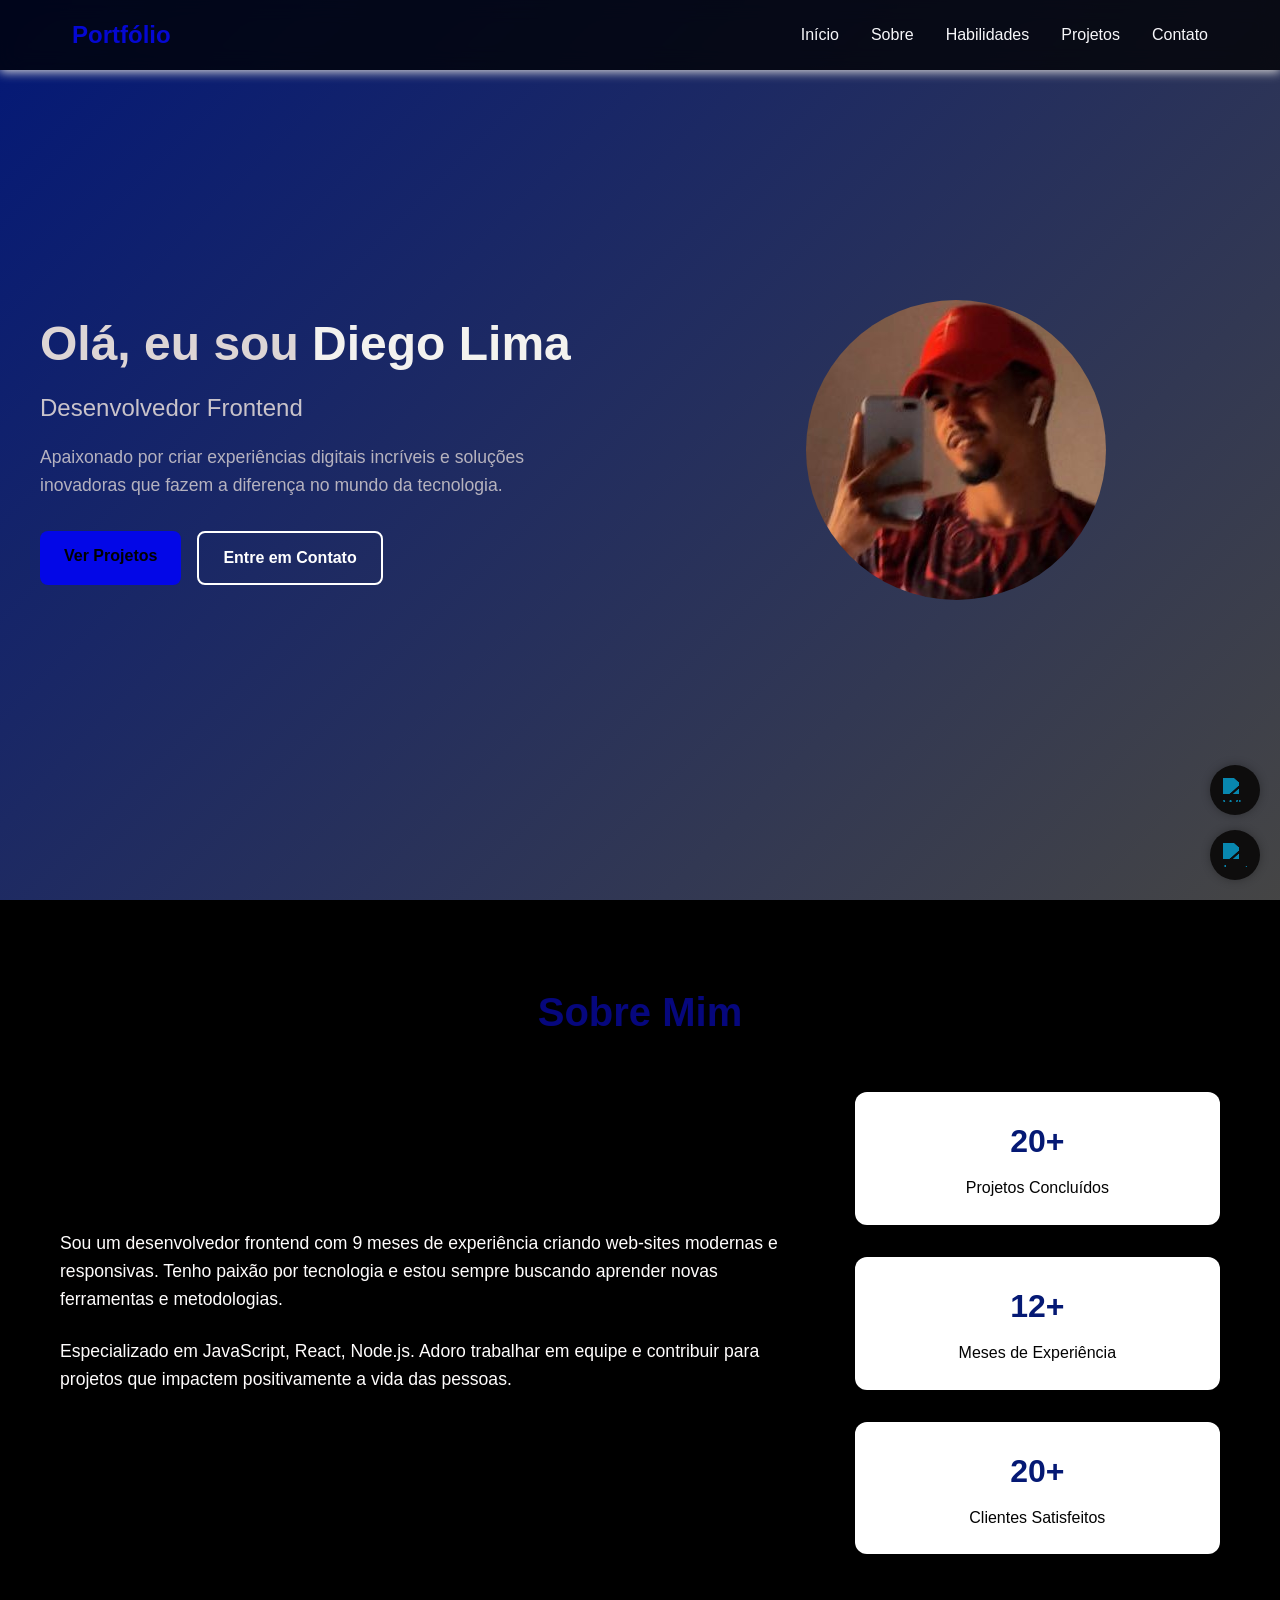
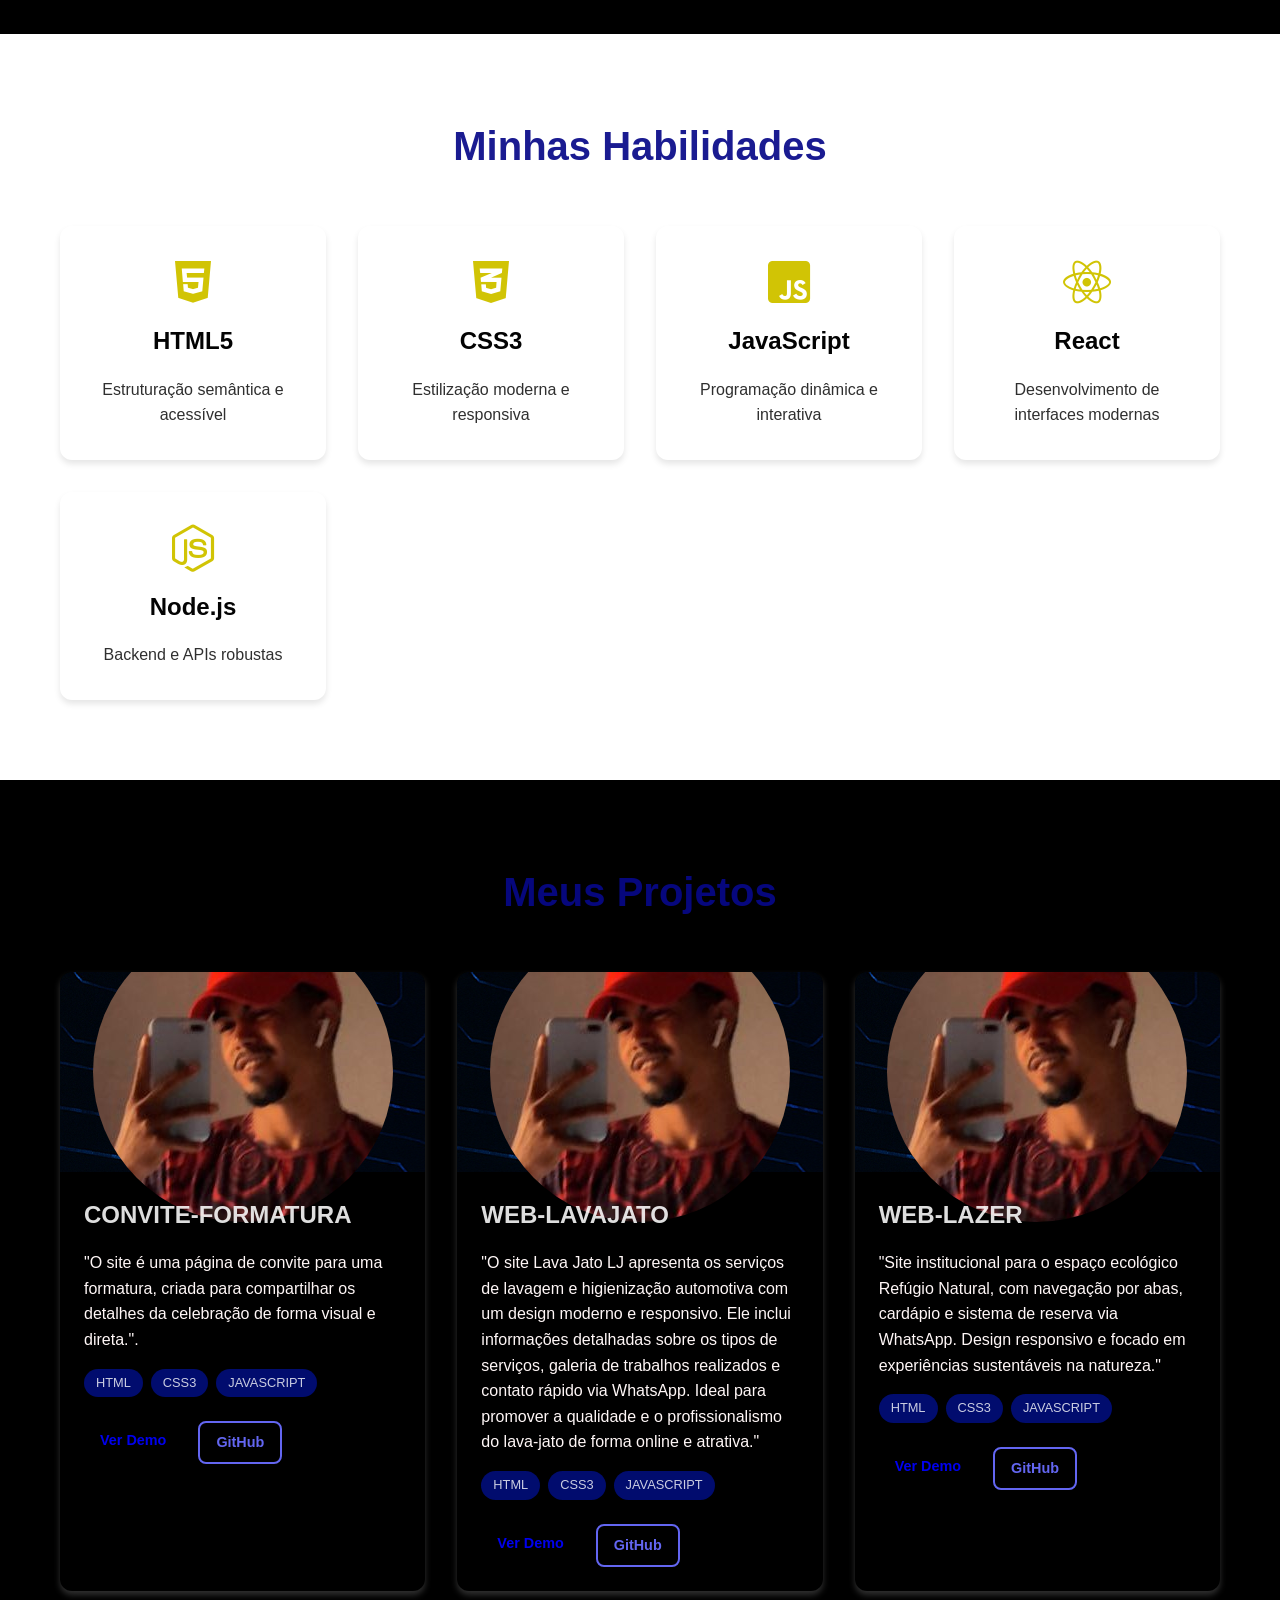
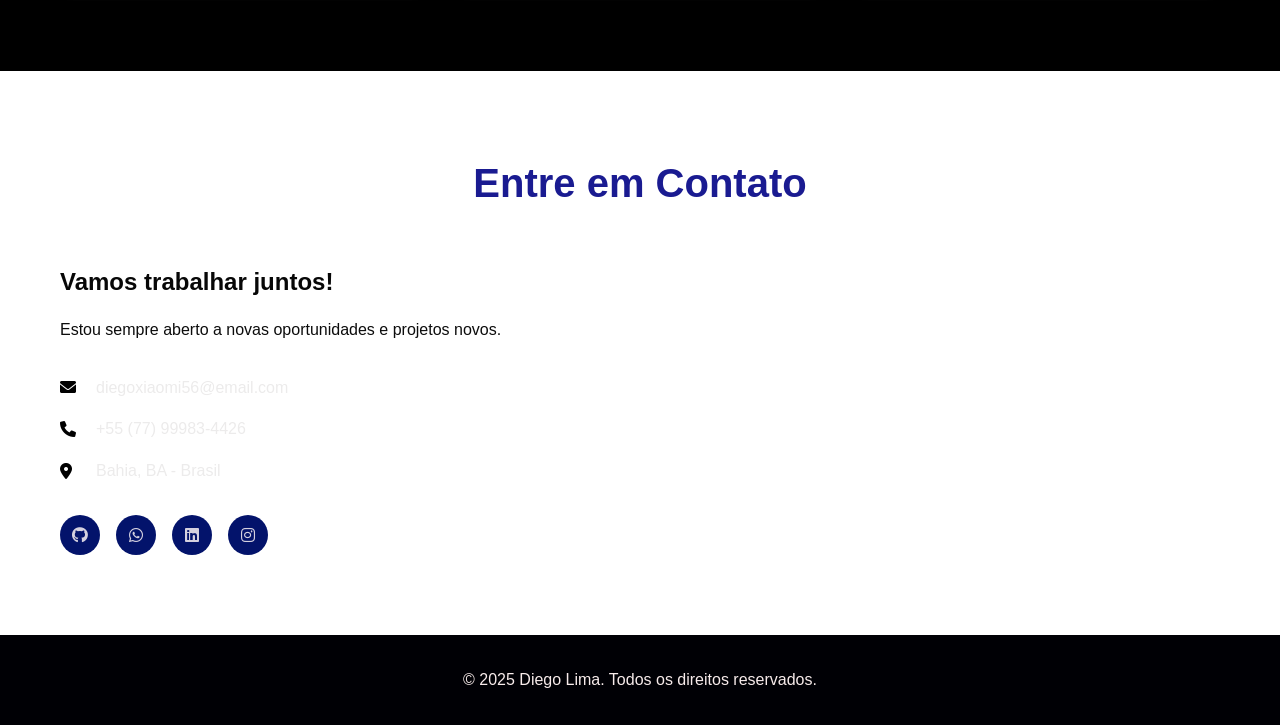
==== commit 102a14e4: "Add files via upload" ====
--- a/index.html
+++ b/index.html
@@ -134,16 +134,16 @@
                         </div>
                     </div>
                     <div class="project-content">
-                        <h3>WEB-BARBEARIA</h3>
-                        <p>"Site moderno para a Barbearia Gabriel BlackStyle, com galeria de cortes, tabela de preços, horários de funcionamento e integração com WhatsApp e Instagram para agendamentos rápidos.".</p>
+                        <h3>CONVITE-FORMATURA</h3>
+                        <p>"O site é uma página de convite para uma formatura, criada para compartilhar os detalhes da celebração de forma visual e direta.".</p>
                         <div class="project-tech">
                             <span class="tech-tag">HTML</span>
                             <span class="tech-tag">CSS3</span>
                             <span class="tech-tag">JAVASCRIPT</span>
                         </div>
                         <div class="project-links">
-                            <a href="https://sitesdev56.github.io/barbearia_gabriel.com-/" class="btn btn-small">Ver Demo</a>
-                            <a href="https://github.com/sitesdev56/barbearia_gabriel.com-.git" class="btn btn-small btn-outline">GitHub</a>
+                            <a href="https://sitesdev56.github.io/minha-formatura/" class="btn btn-small">Ver Demo</a>
+                            <a href="https://github.com/sitesdev56/minha-formatura.git" class="btn btn-small btn-outline">GitHub</a>
                         </div>
                     </div>
                 </div>
